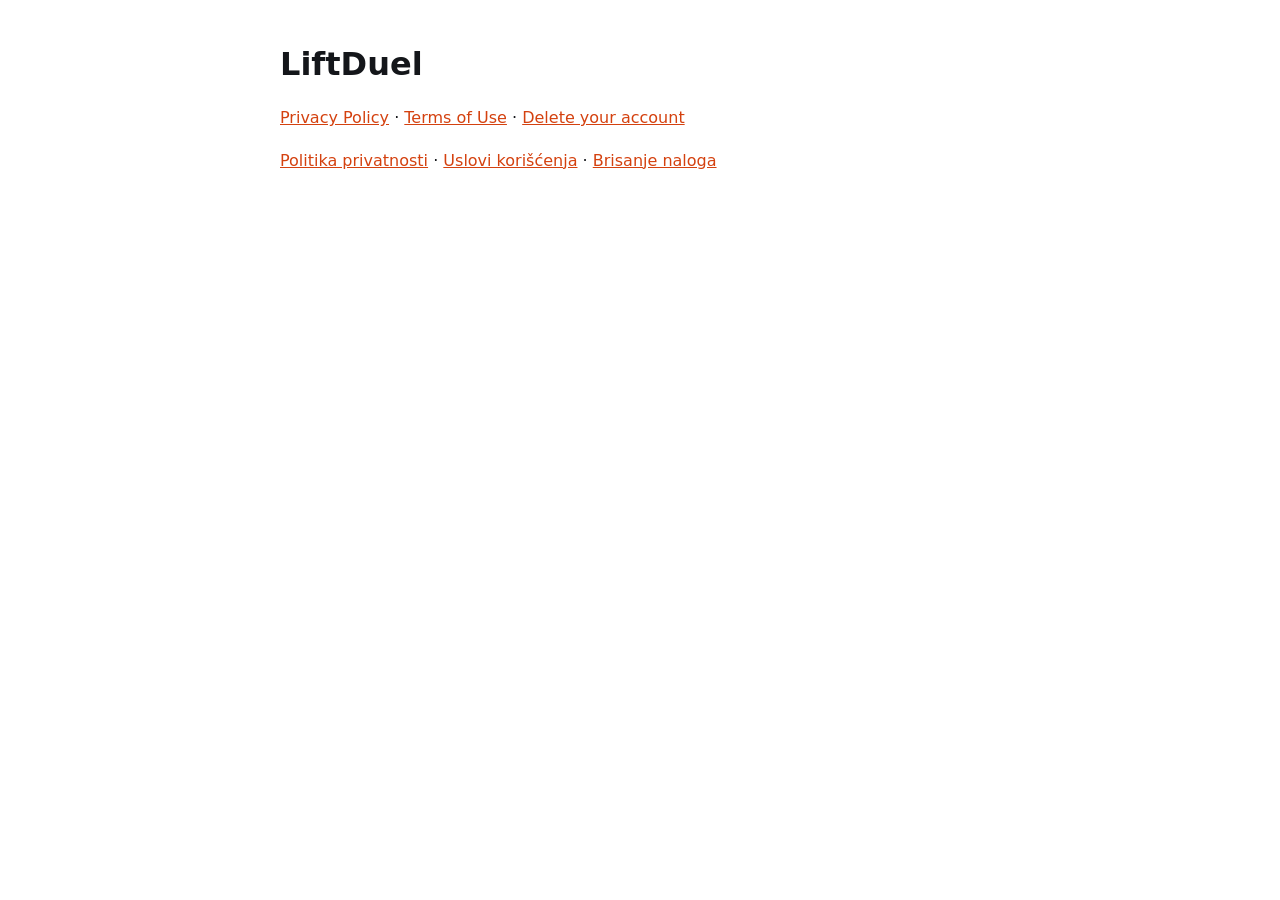
==== index.html @ b22fc53e "Privacy Policy, Terms of Use and account deletion page" ====
<!doctype html><html lang="en"><head><meta charset="utf-8"><meta name="viewport" content="width=device-width,initial-scale=1"><title>LiftDuel legal</title><link rel="stylesheet" href="style.css"></head><body><main>
<h1>LiftDuel</h1>
<p><a href="privacy.html">Privacy Policy</a> · <a href="terms.html">Terms of Use</a> · <a href="delete-account.html">Delete your account</a></p>
<p><a href="sr/privacy.html">Politika privatnosti</a> · <a href="sr/terms.html">Uslovi korišćenja</a> · <a href="sr/delete-account.html">Brisanje naloga</a></p>
</main></body></html>
---- style.css ----
:root{color-scheme:light dark;--bg:#fff;--fg:#14161a;--muted:#5b6270;--accent:#d4410f;--line:#e4e6ea}
@media(prefers-color-scheme:dark){:root{--bg:#0f1114;--fg:#eceef1;--muted:#9aa1ad;--accent:#ff7a45;--line:#272b32}}
body{margin:0;background:var(--bg);color:var(--fg);font:16px/1.65 -apple-system,system-ui,Segoe UI,Roboto,sans-serif}
main{max-width:720px;margin:0 auto;padding:24px 16px 64px}
h1{font-size:2rem;line-height:1.2}h2{margin-top:2rem;font-size:1.25rem;border-top:1px solid var(--line);padding-top:1.2rem}
a{color:var(--accent)}.meta,.lang{color:var(--muted);font-size:.9rem}
table{border-collapse:collapse;width:100%;font-size:.92rem}td,th{border:1px solid var(--line);padding:6px 8px;text-align:left;vertical-align:top}
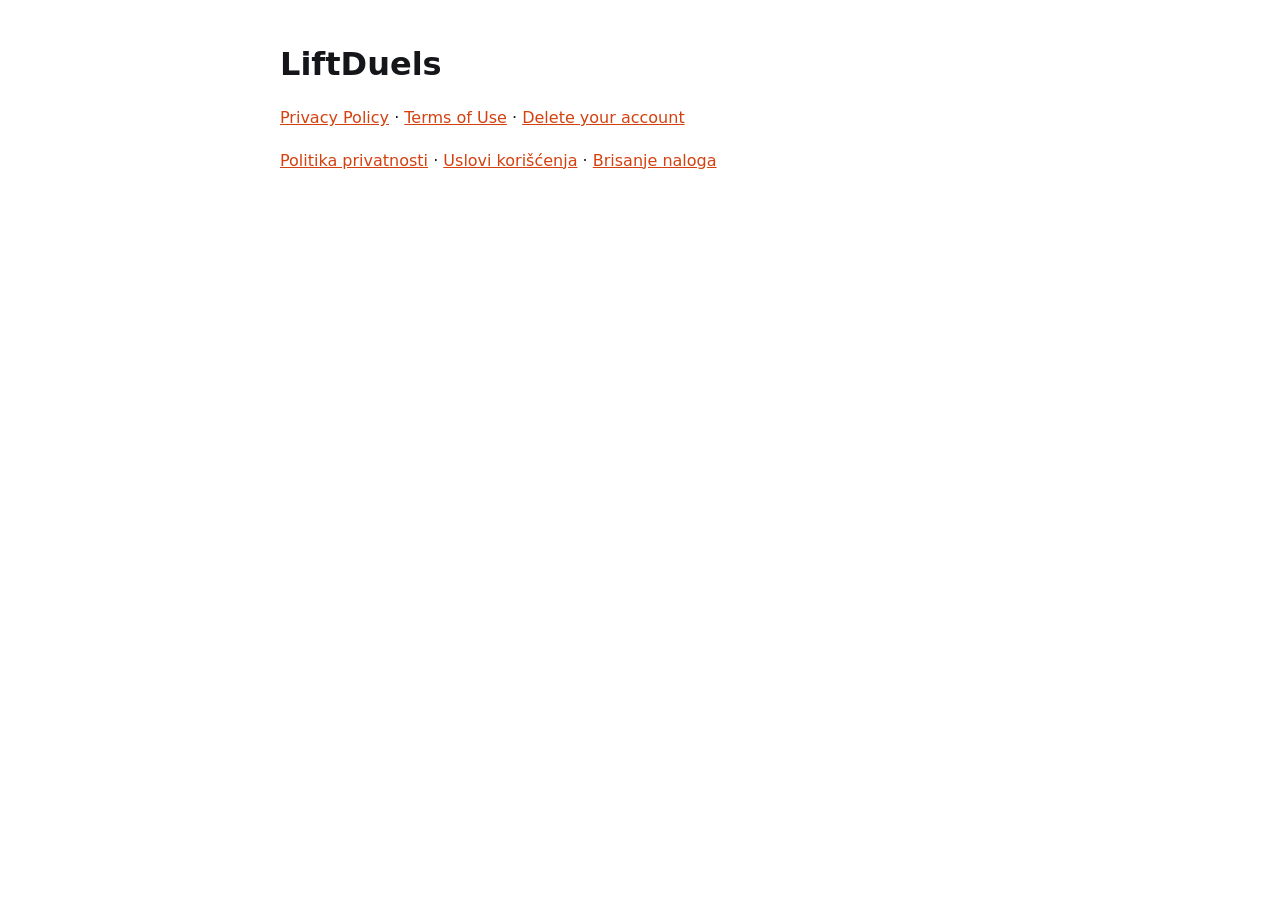
==== commit 451e9475: "Use the store name LiftDuels" ====
--- a/index.html
+++ b/index.html
@@ -1,5 +1,5 @@
-<!doctype html><html lang="en"><head><meta charset="utf-8"><meta name="viewport" content="width=device-width,initial-scale=1"><title>LiftDuel legal</title><link rel="stylesheet" href="style.css"></head><body><main>
-<h1>LiftDuel</h1>
+<!doctype html><html lang="en"><head><meta charset="utf-8"><meta name="viewport" content="width=device-width,initial-scale=1"><title>LiftDuels legal</title><link rel="stylesheet" href="style.css"></head><body><main>
+<h1>LiftDuels</h1>
 <p><a href="privacy.html">Privacy Policy</a> · <a href="terms.html">Terms of Use</a> · <a href="delete-account.html">Delete your account</a></p>
 <p><a href="sr/privacy.html">Politika privatnosti</a> · <a href="sr/terms.html">Uslovi korišćenja</a> · <a href="sr/delete-account.html">Brisanje naloga</a></p>
 </main></body></html>
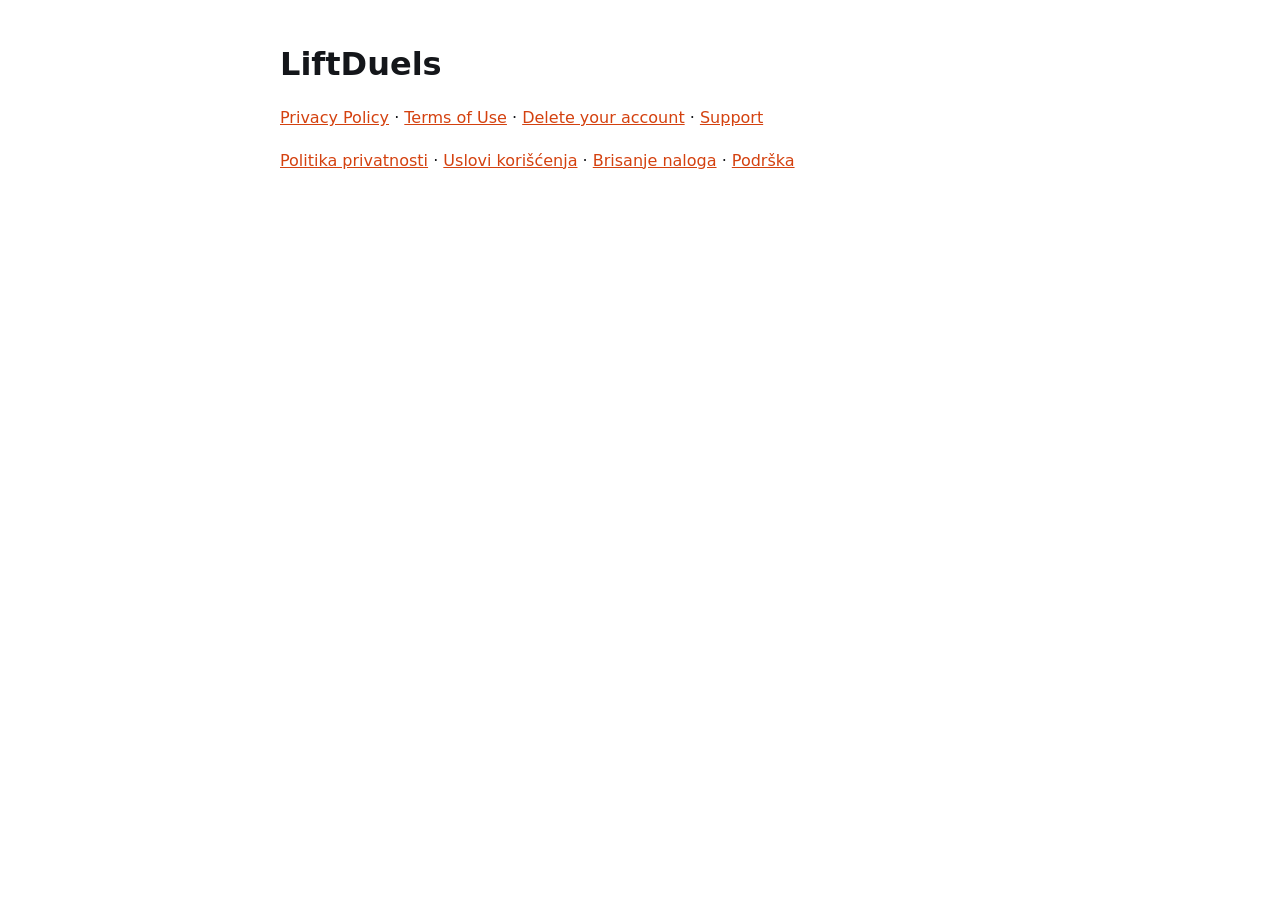
==== commit 0e924e08: "docs: support page (EN/SR) for the store listings Co-Authored-By: Claude Sonnet 5.5 <noreply@anthrop" ====
--- a/index.html
+++ b/index.html
@@ -1,5 +1,5 @@
 <!doctype html><html lang="en"><head><meta charset="utf-8"><meta name="viewport" content="width=device-width,initial-scale=1"><title>LiftDuels legal</title><link rel="stylesheet" href="style.css"></head><body><main>
 <h1>LiftDuels</h1>
-<p><a href="privacy.html">Privacy Policy</a> · <a href="terms.html">Terms of Use</a> · <a href="delete-account.html">Delete your account</a></p>
-<p><a href="sr/privacy.html">Politika privatnosti</a> · <a href="sr/terms.html">Uslovi korišćenja</a> · <a href="sr/delete-account.html">Brisanje naloga</a></p>
+<p><a href="privacy.html">Privacy Policy</a> · <a href="terms.html">Terms of Use</a> · <a href="delete-account.html">Delete your account</a> · <a href="support.html">Support</a></p>
+<p><a href="sr/privacy.html">Politika privatnosti</a> · <a href="sr/terms.html">Uslovi korišćenja</a> · <a href="sr/delete-account.html">Brisanje naloga</a> · <a href="sr/support.html">Podrška</a></p>
 </main></body></html>
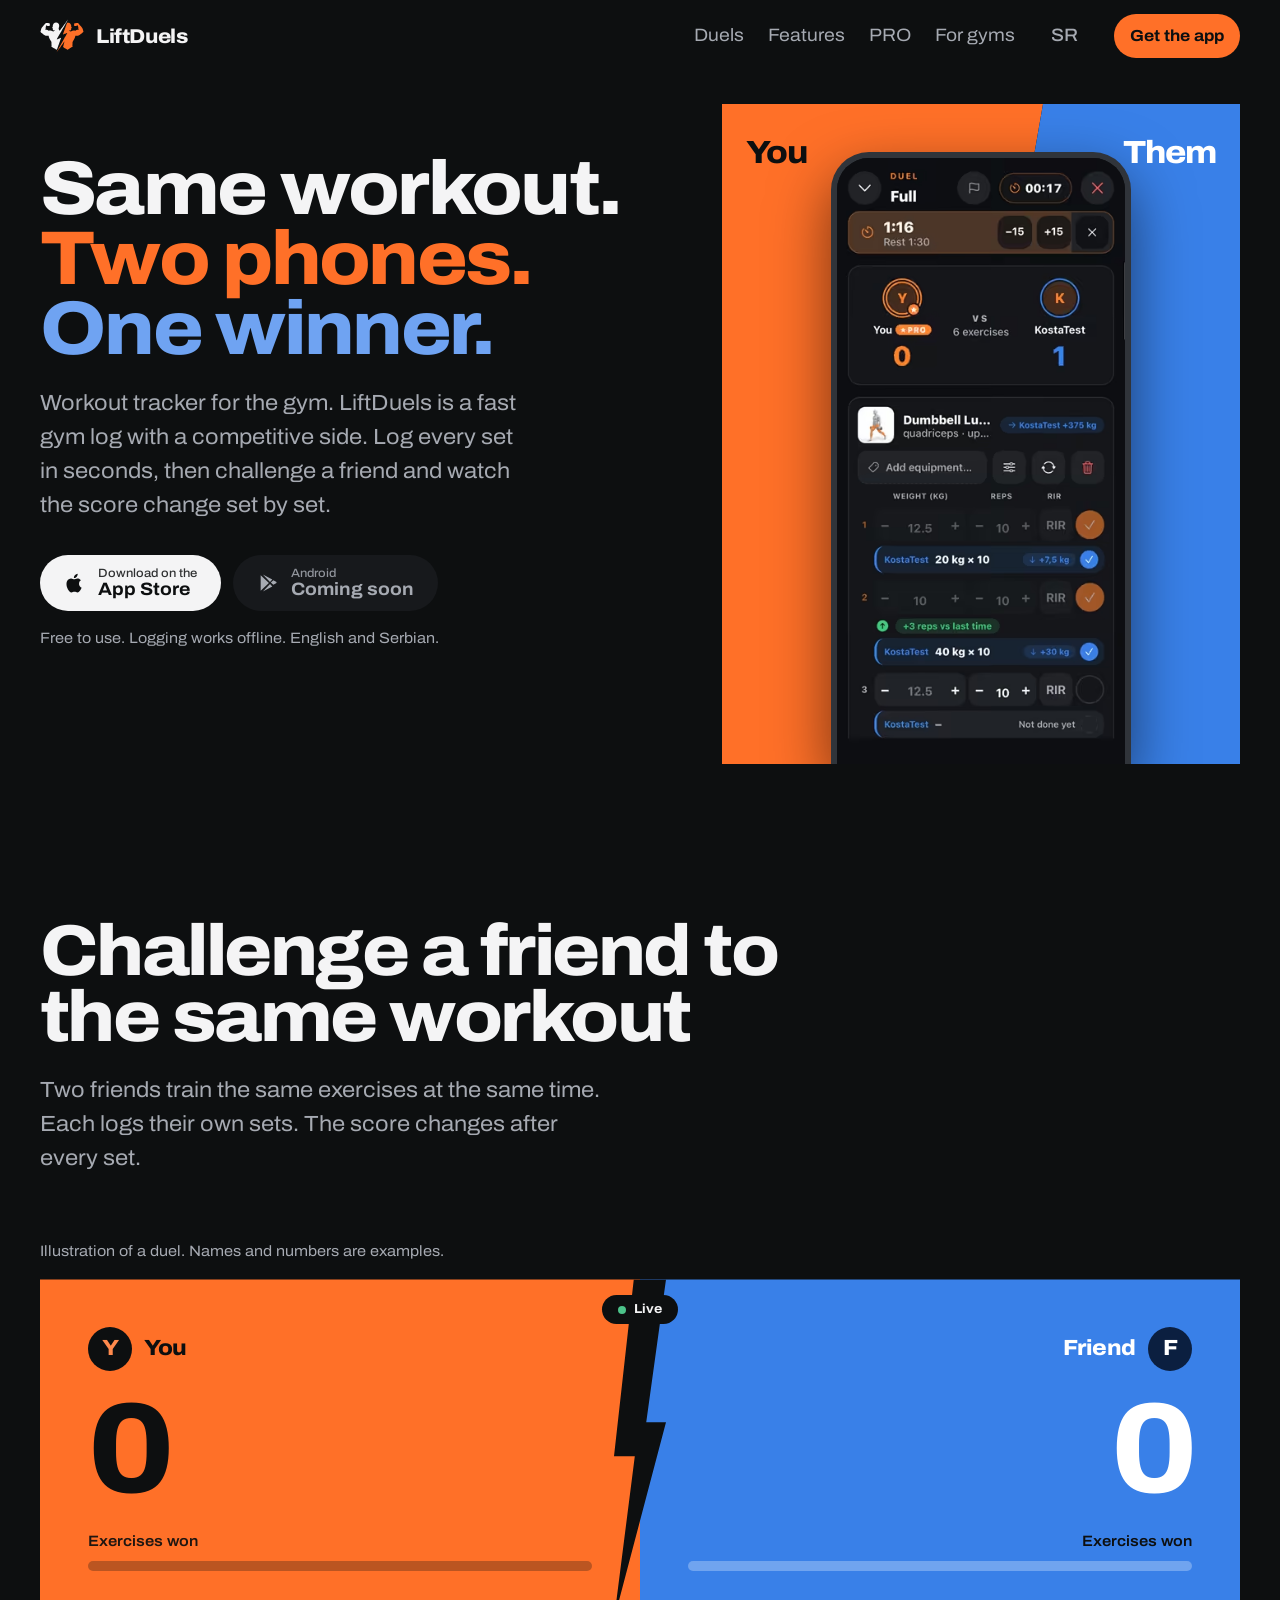
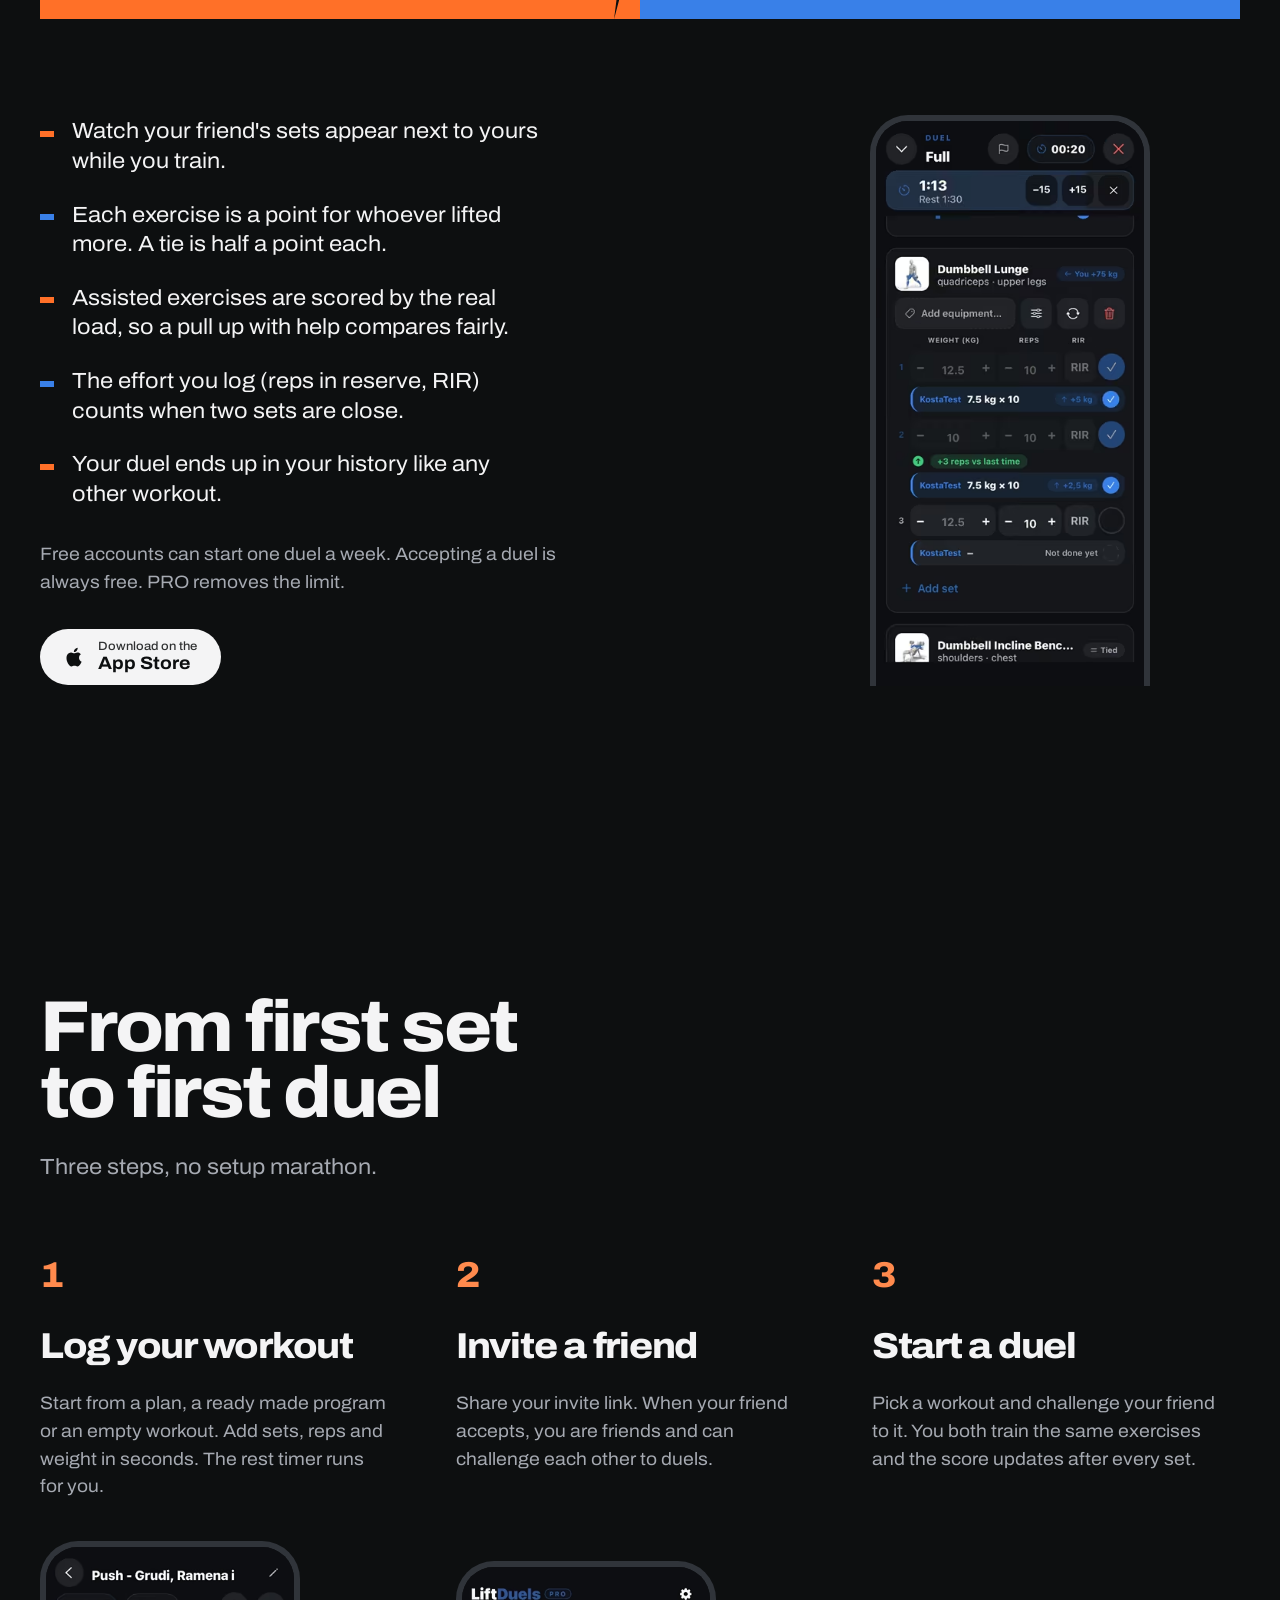
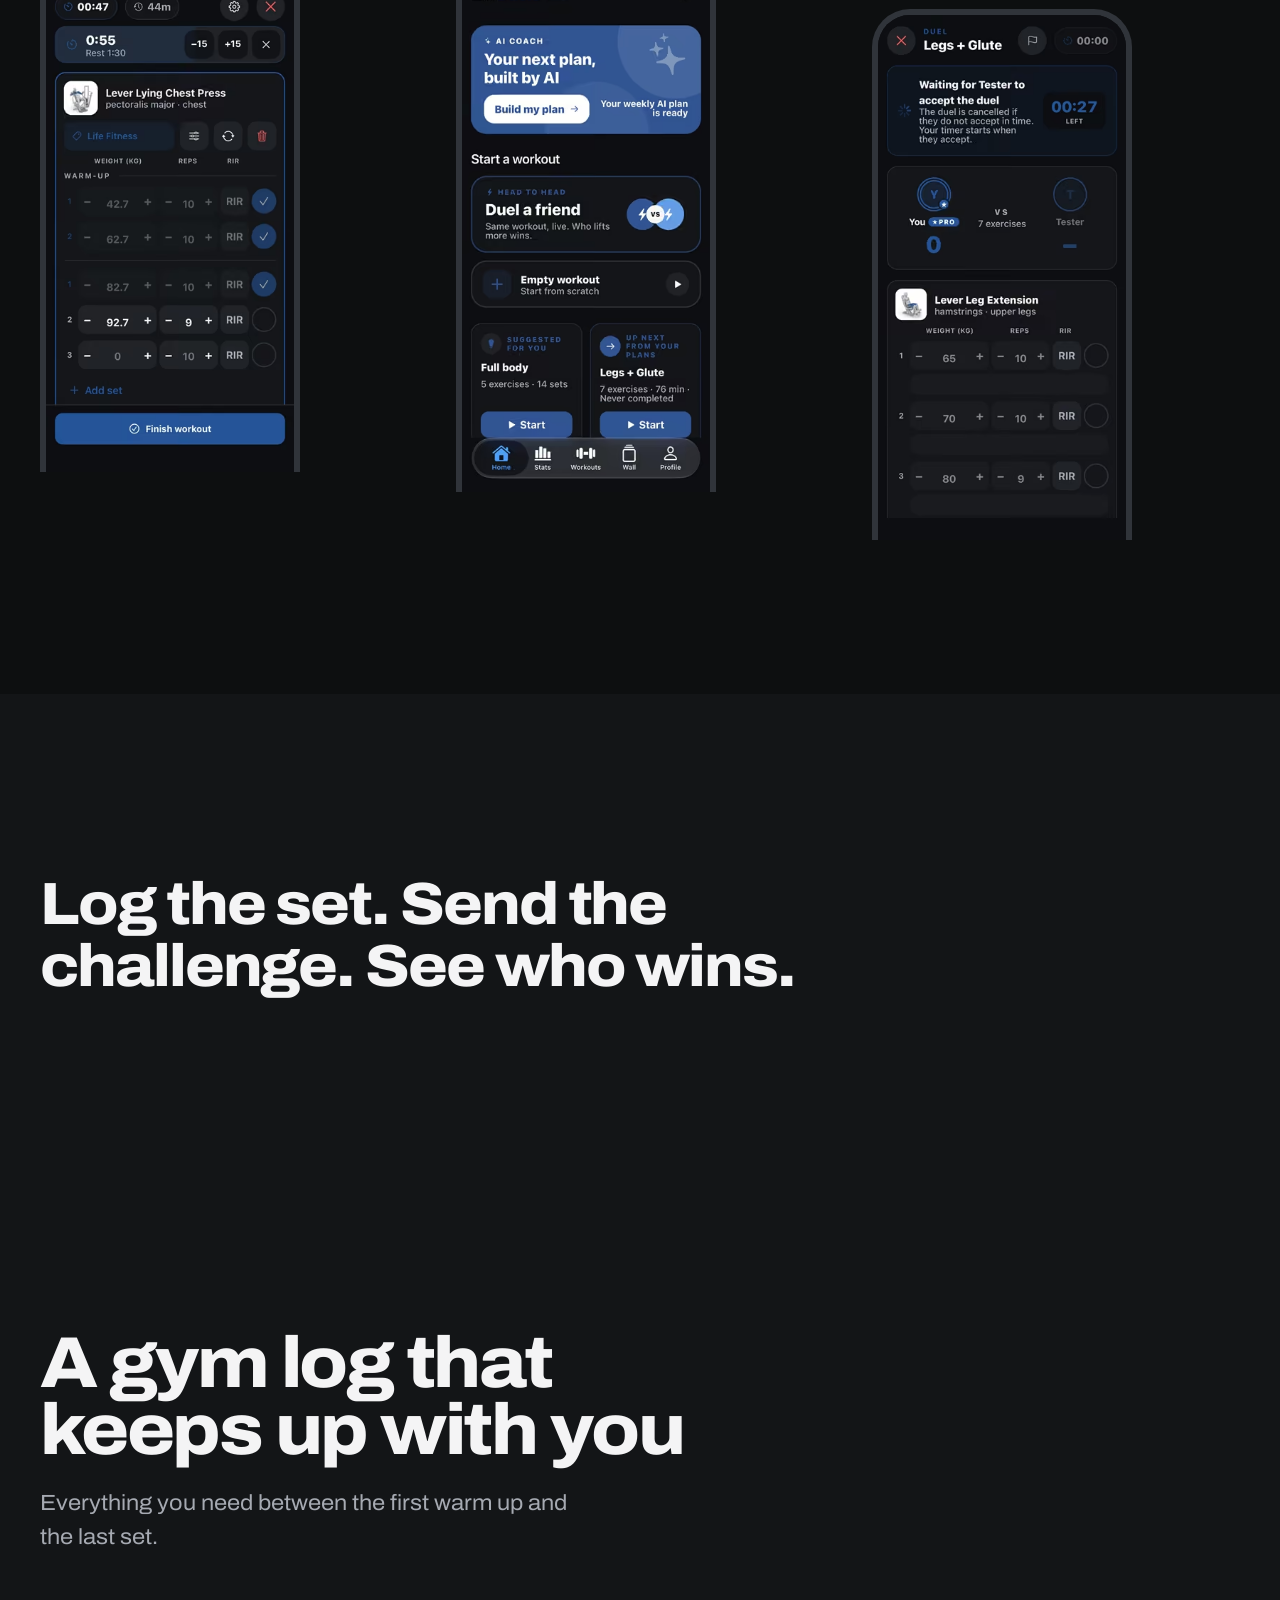
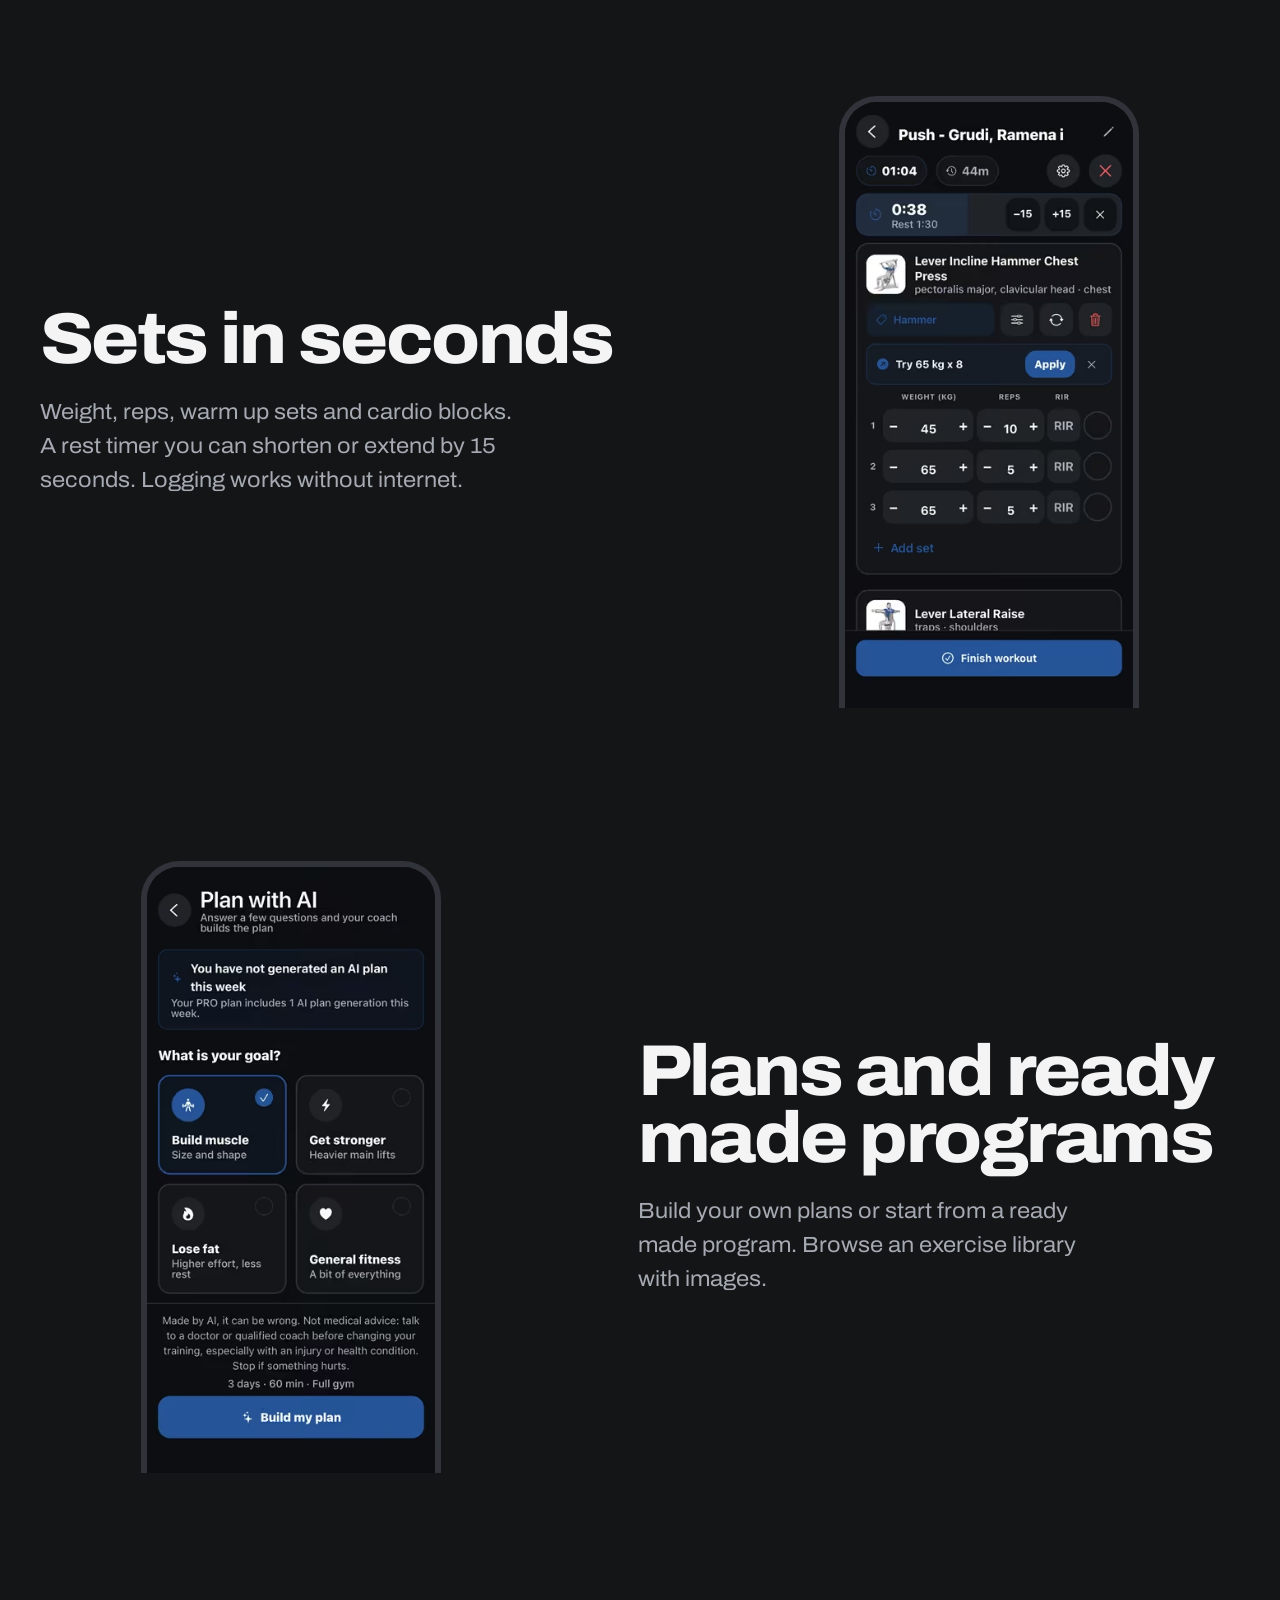
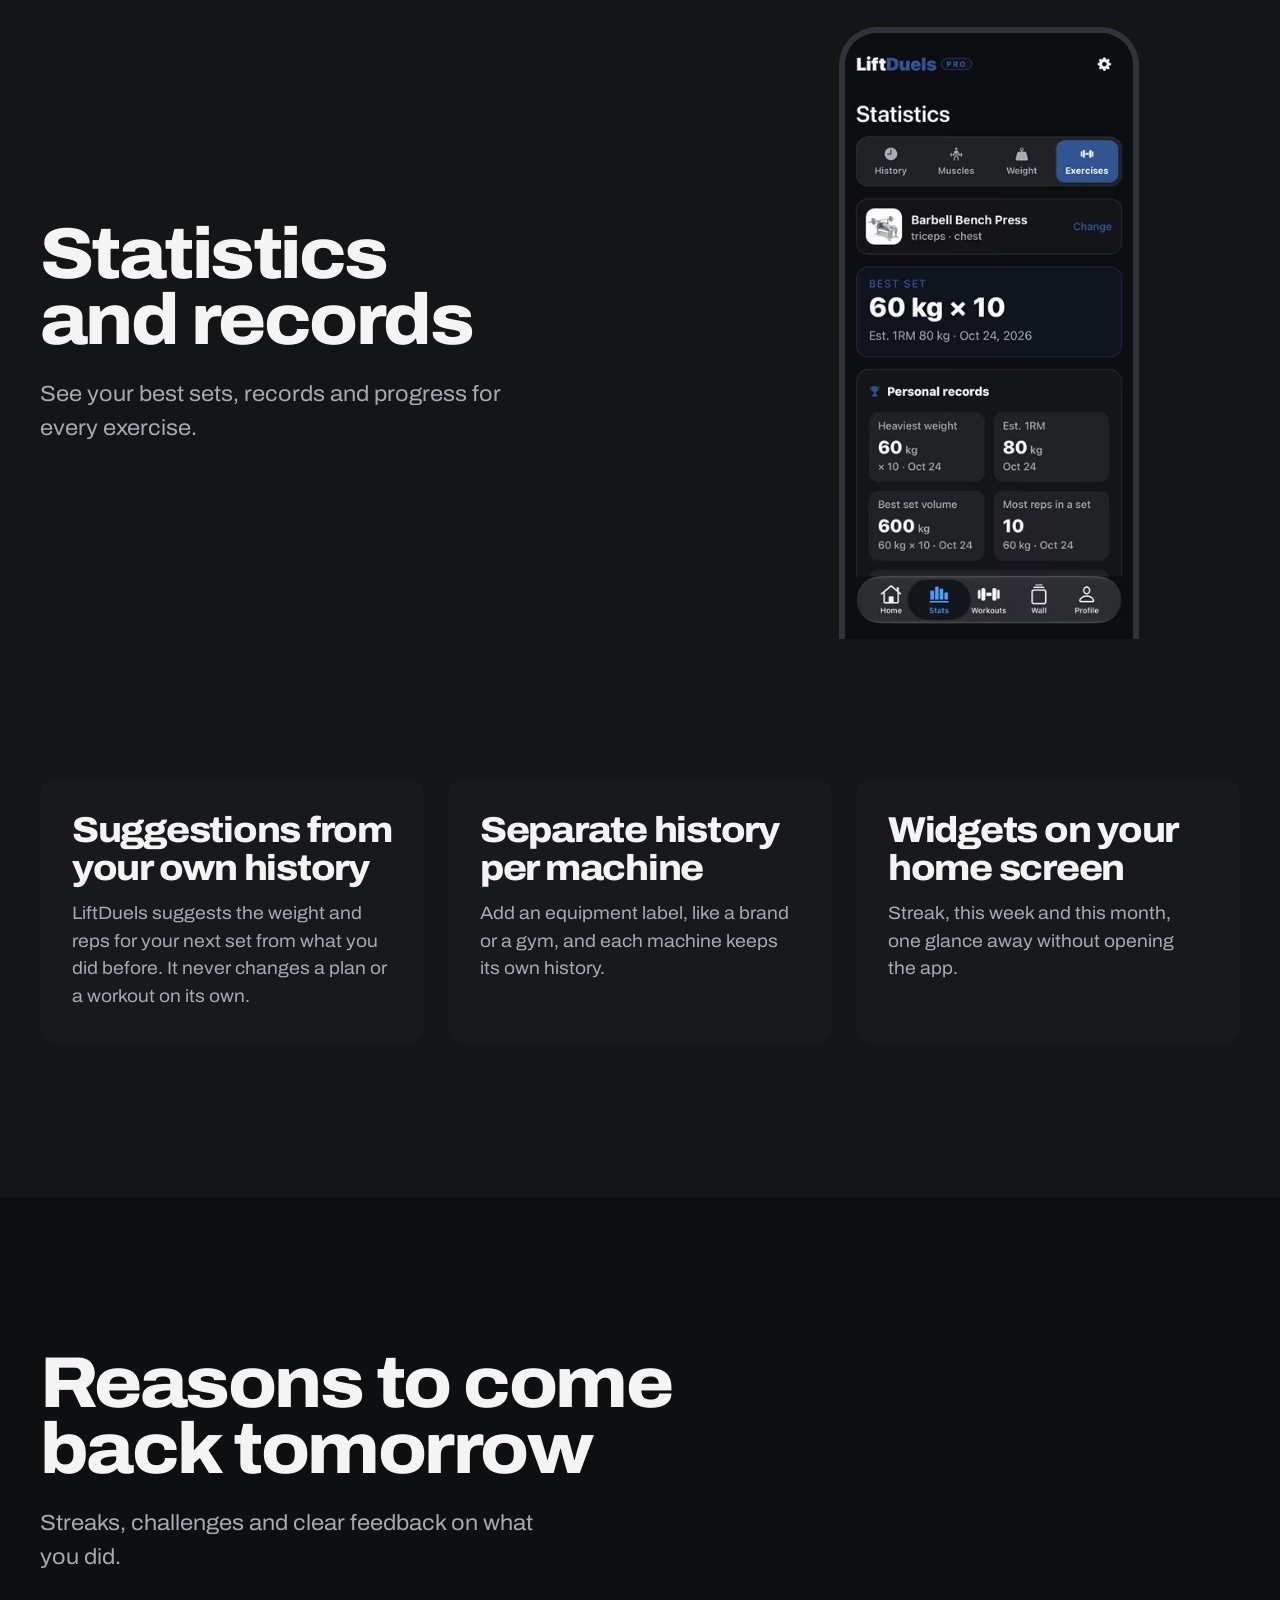
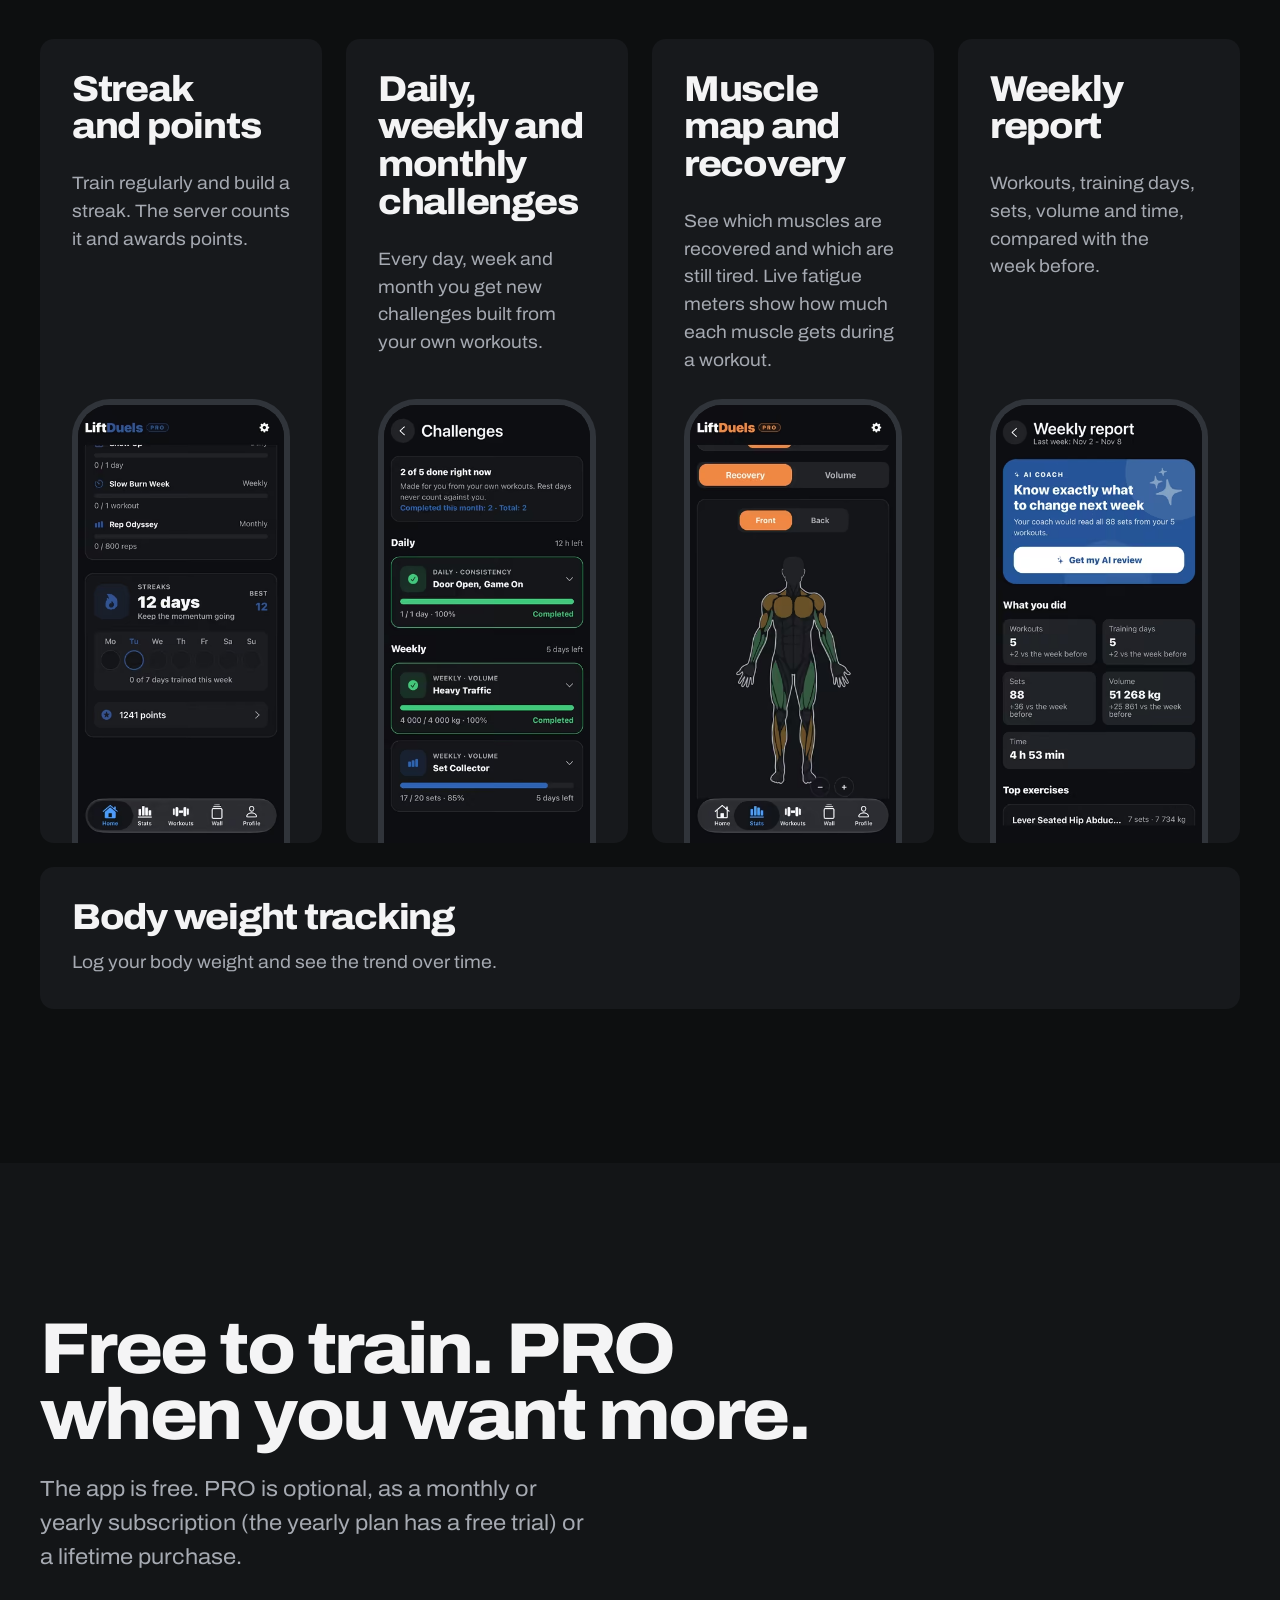
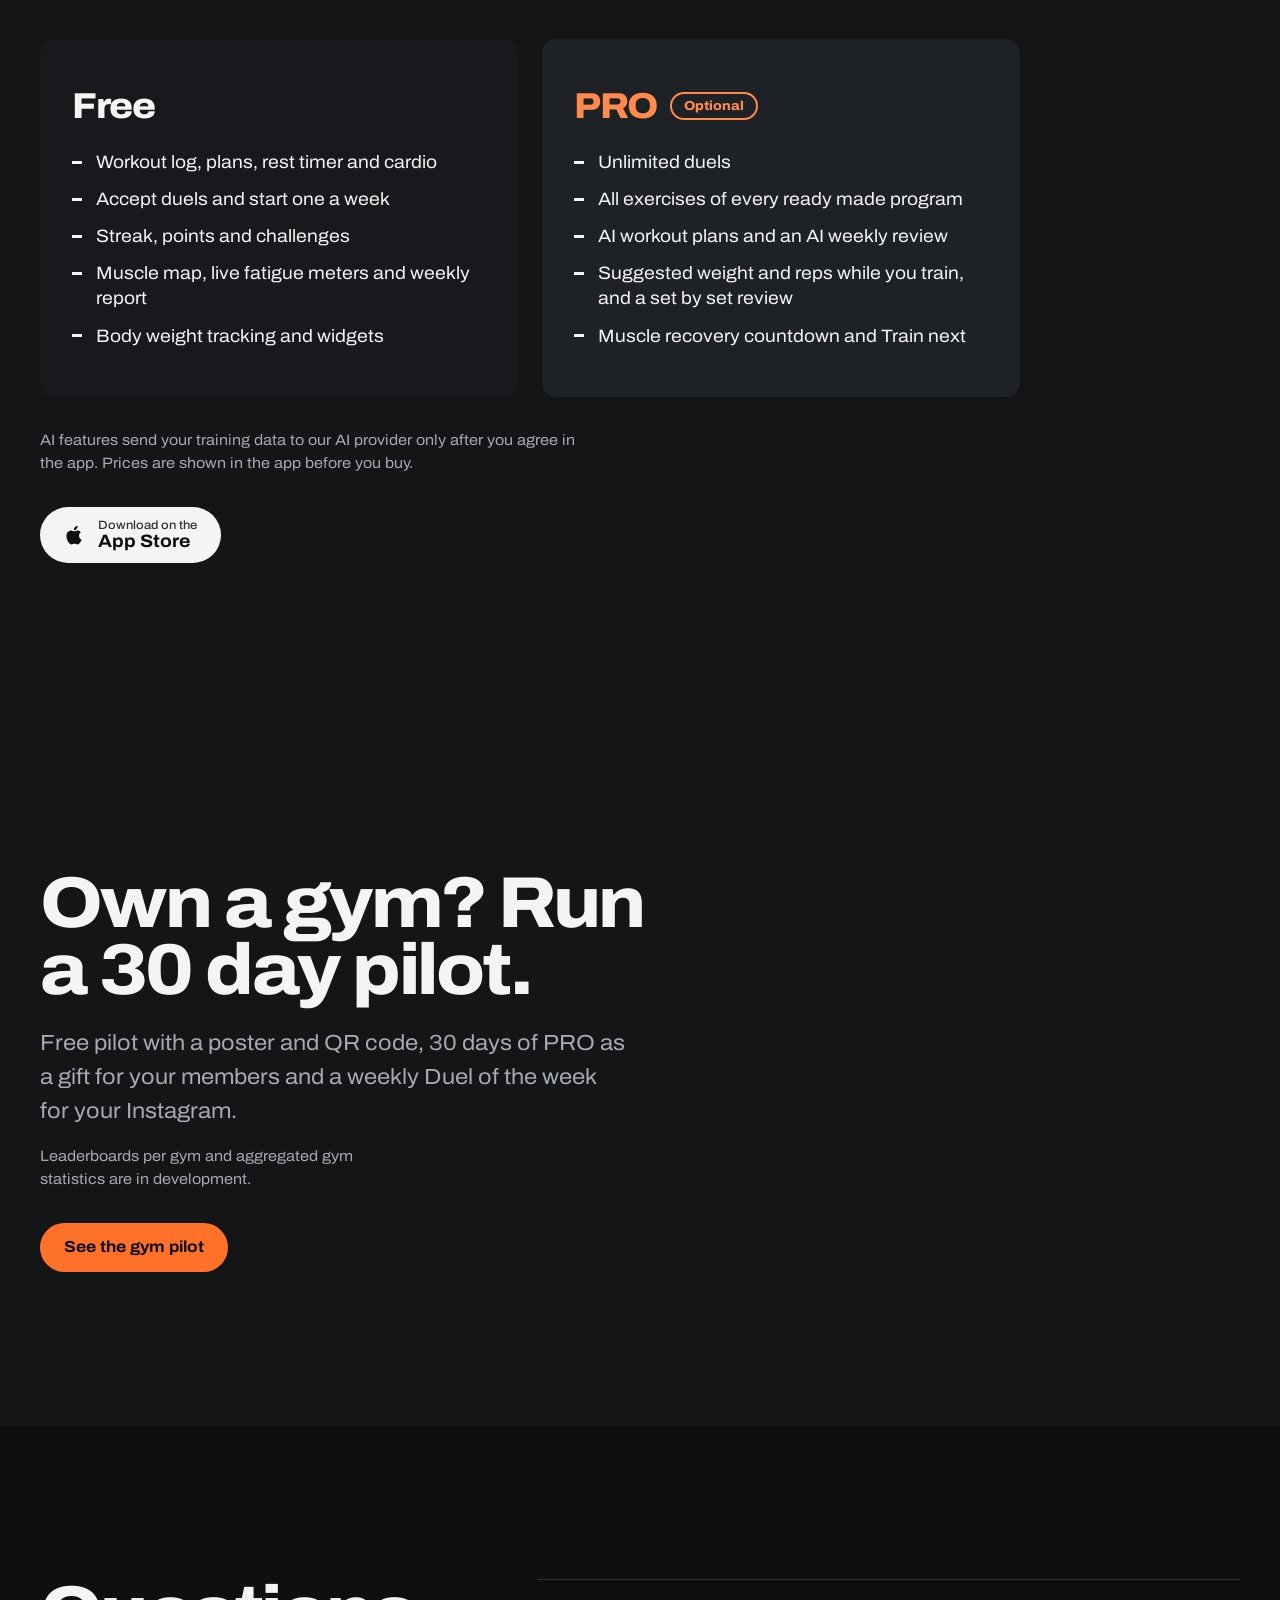
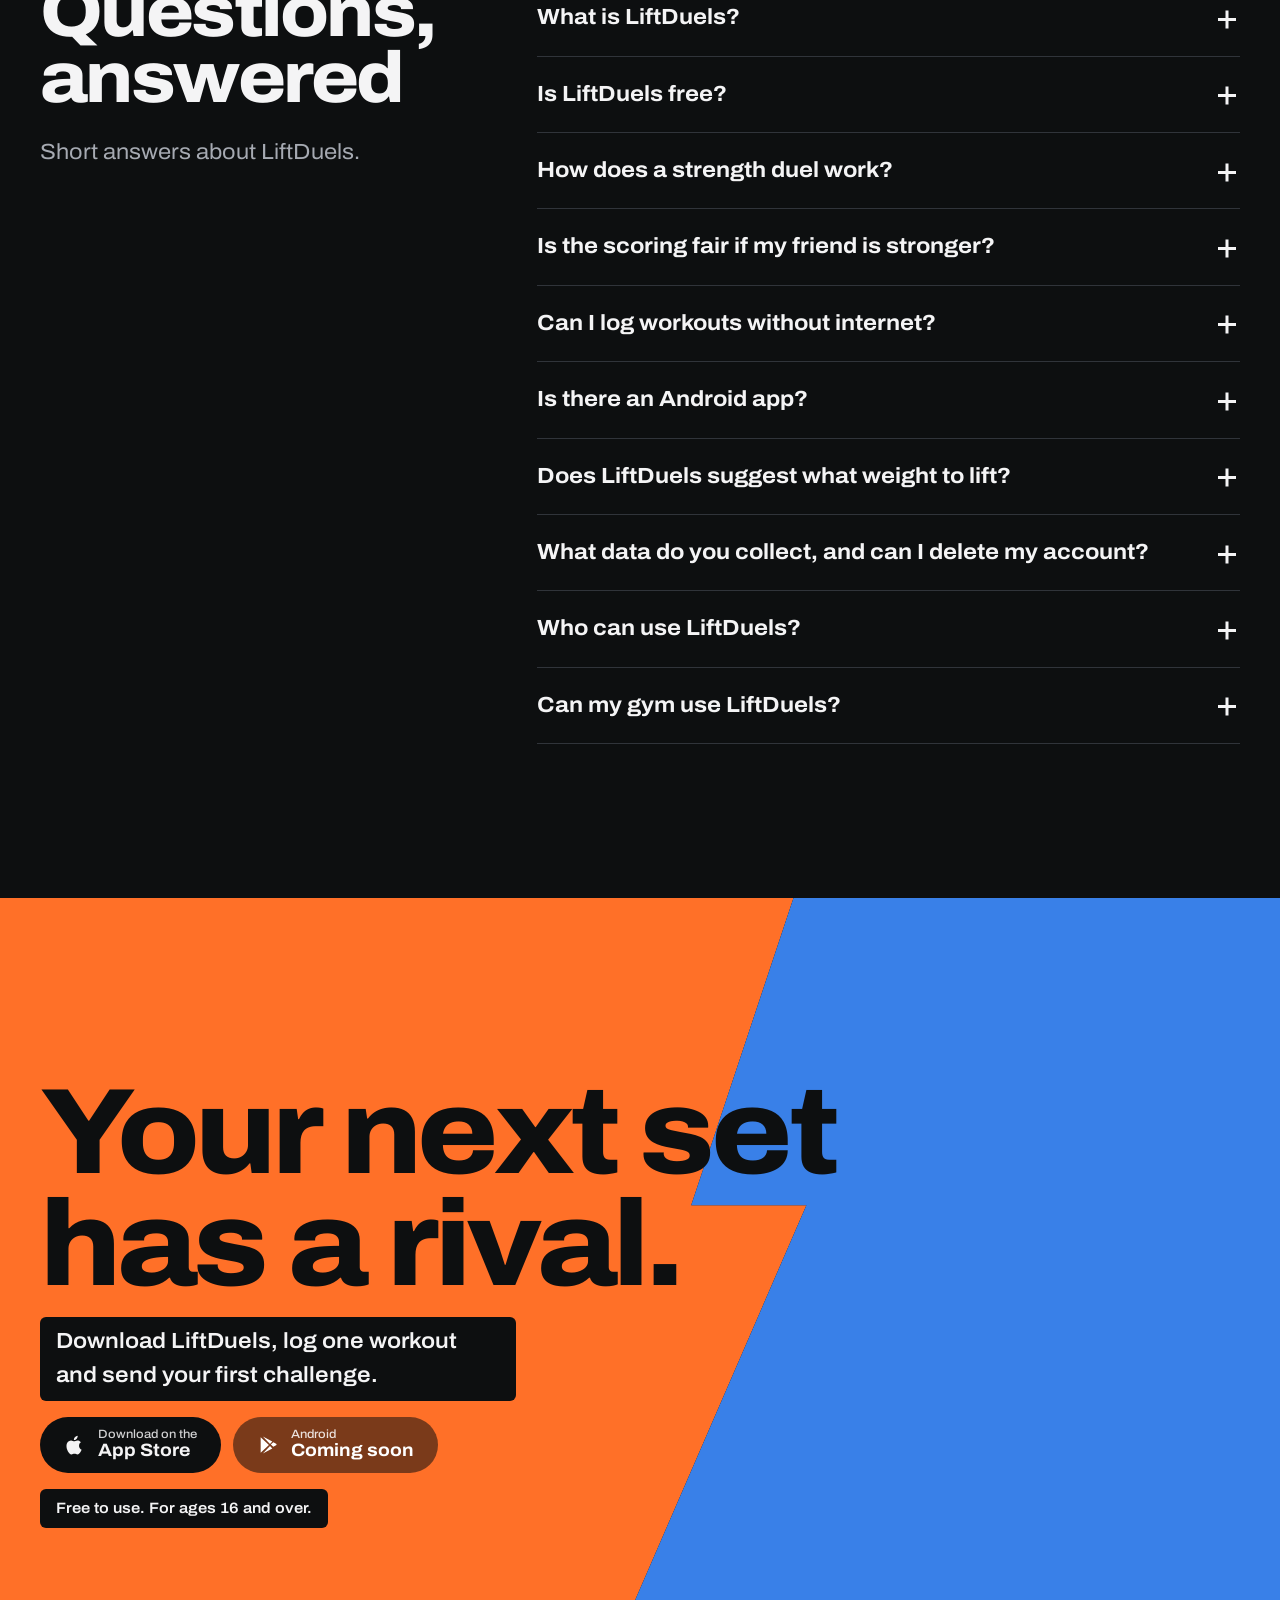
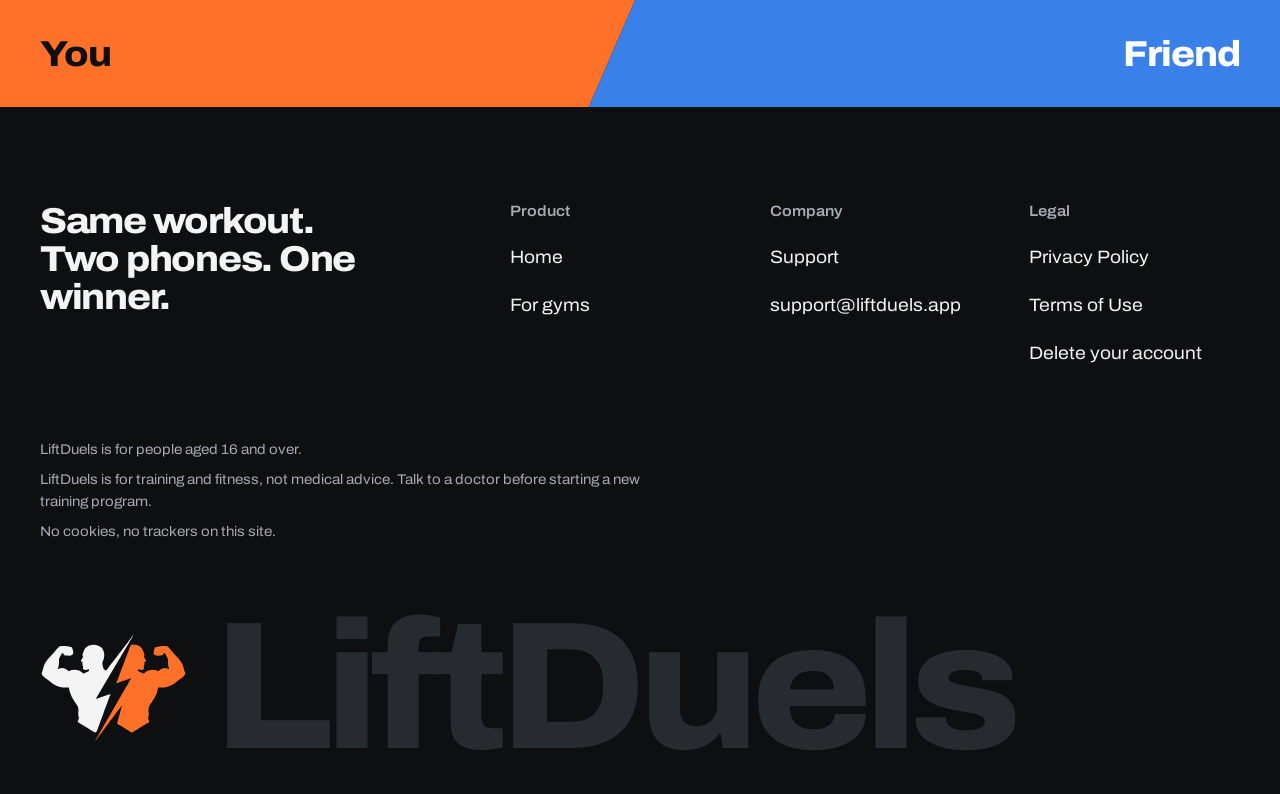
==== commit 222b6ccc: "feat(site): marketing landing page and gym presentation, EN and SR, with SEO (LDK-94) Static pages b" ====
--- a/index.html
+++ b/index.html
@@ -1,5 +1,83 @@
-<!doctype html><html lang="en"><head><meta charset="utf-8"><meta name="viewport" content="width=device-width,initial-scale=1"><title>LiftDuels legal</title><link rel="stylesheet" href="style.css"></head><body><main>
-<h1>LiftDuels</h1>
-<p><a href="privacy.html">Privacy Policy</a> · <a href="terms.html">Terms of Use</a> · <a href="delete-account.html">Delete your account</a> · <a href="support.html">Support</a></p>
-<p><a href="sr/privacy.html">Politika privatnosti</a> · <a href="sr/terms.html">Uslovi korišćenja</a> · <a href="sr/delete-account.html">Brisanje naloga</a> · <a href="sr/support.html">Podrška</a></p>
-</main></body></html>
+<!doctype html>
+<html lang="en">
+<head>
+<meta charset="utf-8">
+<meta name="viewport" content="width=device-width,initial-scale=1">
+<title>LiftDuels: Workout Tracker and Strength Duels</title>
+<meta name="description" content="A fast gym log you can use offline. Log sets in seconds, then challenge a friend to a strength duel and watch the score change set by set.">
+<link rel="canonical" href="https://liftduels.app/">
+<link rel="alternate" hreflang="en" href="https://liftduels.app/">
+<link rel="alternate" hreflang="sr" href="https://liftduels.app/sr/">
+<link rel="alternate" hreflang="x-default" href="https://liftduels.app/">
+<meta name="robots" content="index,follow,max-image-preview:large">
+<meta name="color-scheme" content="dark">
+<meta name="theme-color" content="#0D0F10">
+<meta name="apple-itunes-app" content="app-id=6825331857">
+<meta property="og:type" content="website">
+<meta property="og:site_name" content="LiftDuels">
+<meta property="og:url" content="https://liftduels.app/">
+<meta property="og:title" content="LiftDuels: log your workout, challenge a friend">
+<meta property="og:description" content="Same workout. Two phones. One winner. A fast gym log with live strength duels, streaks, challenges and a muscle recovery map.">
+<meta property="og:image" content="https://liftduels.app/assets/og-landing-en.jpg">
+<meta property="og:image:width" content="1200">
+<meta property="og:image:height" content="630">
+<meta property="og:image:alt" content="LiftDuels: workout tracker with strength duels">
+<meta property="og:locale" content="en_US">
+<meta property="og:locale:alternate" content="sr_RS">
+<meta name="twitter:card" content="summary_large_image">
+<meta name="twitter:title" content="LiftDuels: workout tracker with strength duels">
+<meta name="twitter:description" content="Log every set in seconds. Challenge a friend to the same workout and see who wins.">
+<meta name="twitter:image" content="https://liftduels.app/assets/og-landing-en.jpg">
+<link rel="icon" href="/assets/favicon.svg" type="image/svg+xml">
+<link rel="icon" href="/assets/favicon-32.png" sizes="32x32" type="image/png">
+<link rel="apple-touch-icon" href="/assets/apple-touch-icon.png">
+<link rel="manifest" href="/assets/site.webmanifest">
+<link rel="preload" href="/fonts/archivo-var.woff2" as="font" type="font/woff2" crossorigin>
+<link rel="preload" as="image" type="image/avif" href="/assets/img/active-duel-540.avif" imagesrcset="/assets/img/active-duel-360.avif 360w, /assets/img/active-duel-540.avif 540w, /assets/img/active-duel-720.avif 720w" imagesizes="300px">
+<link rel="stylesheet" href="/css/site.css">
+<script>document.documentElement.className+=' js'</script>
+<script type="application/ld+json">{"@context":"https://schema.org","@type":"Organization","@id":"https://liftduels.app/#org","name":"LiftDuels","url":"https://liftduels.app/","logo":"https://liftduels.app/assets/icon-512.png","contactPoint":[{"@type":"ContactPoint","contactType":"customer support","email":"support@liftduels.app","availableLanguage":["en","sr"]}]}</script>
+<script type="application/ld+json">{"@context":"https://schema.org","@type":"WebSite","@id":"https://liftduels.app/#website","name":"LiftDuels","url":"https://liftduels.app/","inLanguage":"en","publisher":{"@id":"https://liftduels.app/#org"}}</script>
+<script type="application/ld+json">{"@context":"https://schema.org","@type":"MobileApplication","@id":"https://liftduels.app/#app","name":"LiftDuels","url":"https://liftduels.app/","description":"A fast gym log you can use offline. Log sets in seconds, then challenge a friend to a strength duel and watch the score change set by set.","applicationCategory":"HealthApplication","applicationSubCategory":"Fitness","operatingSystem":"iOS","downloadUrl":"https://apps.apple.com/app/id6825331857","installUrl":"https://apps.apple.com/app/id6825331857","inLanguage":["en","sr"],"isAccessibleForFree":true,"offers":{"@type":"Offer","price":"0","priceCurrency":"USD","availability":"https://schema.org/InStock","description":"Free to download. Optional in app purchases (LiftDuels PRO)."},"audience":{"@type":"PeopleAudience","suggestedMinAge":16},"publisher":{"@id":"https://liftduels.app/#org"},"image":"https://liftduels.app/assets/og-landing-en.jpg"}</script>
+<script type="application/ld+json">{"@context":"https://schema.org","@type":"FAQPage","@id":"https://liftduels.app/#faq","inLanguage":"en","mainEntity":[{"@type":"Question","name":"What is LiftDuels?","acceptedAnswer":{"@type":"Answer","text":"LiftDuels is a workout tracker app for the gym. You log sets, reps and weight, follow your progress and challenge friends to strength duels where you both do the same workout and the score updates set by set. It is available on iOS, and an Android version is coming soon."}},{"@type":"Question","name":"Is LiftDuels free?","acceptedAnswer":{"@type":"Answer","text":"Yes, the app is free to download and use. LiftDuels PRO is optional and adds things like unlimited duels, AI workout plans and all ready made programs. PRO is available as a monthly or yearly subscription, with a free trial on the yearly plan, or as a lifetime purchase. Prices are shown in the app before you buy."}},{"@type":"Question","name":"How does a strength duel work?","acceptedAnswer":{"@type":"Answer","text":"You choose a workout and challenge a friend. When they accept, you both train the same exercises at the same time and log your own sets. Each exercise goes to whoever lifted more, and the duel score changes after every set. At the end you compare results."}},{"@type":"Question","name":"Is the scoring fair if my friend is stronger?","acceptedAnswer":{"@type":"Answer","text":"Duels compare what each person actually lifted in the same workout, so a stronger friend usually wins: there is no handicap. Assisted exercises are scored by the real load, and the effort you log (reps in reserve) decides when two sets are close. Duels are for fun and points only, there are no prizes."}},{"@type":"Question","name":"Can I log workouts without internet?","acceptedAnswer":{"@type":"Answer","text":"Yes. Logging a workout works offline. Features that need other people or the server, such as duels, the Wall and AI, need a connection."}},{"@type":"Question","name":"Is there an Android app?","acceptedAnswer":{"@type":"Answer","text":"Not yet. The Android app is in closed testing and is coming soon. We have no release date to share. The iOS app is on the App Store now."}},{"@type":"Question","name":"Does LiftDuels suggest what weight to lift?","acceptedAnswer":{"@type":"Answer","text":"Yes. It suggests weight and reps from your own history. Suggestions are only advice: they never change a plan or a workout by themselves. LiftDuels is for training and fitness, not medical advice."}},{"@type":"Question","name":"What data do you collect, and can I delete my account?","acceptedAnswer":{"@type":"Answer","text":"Analytics start only if you agree. AI features send data to our AI provider only after you agree in the app. You can delete your account and your data inside the app, in Settings, Account. Read the Privacy Policy for details."}},{"@type":"Question","name":"Who can use LiftDuels?","acceptedAnswer":{"@type":"Answer","text":"LiftDuels is for people aged 16 and over."}},{"@type":"Question","name":"Can my gym use LiftDuels?","acceptedAnswer":{"@type":"Answer","text":"Yes. We offer gyms a free 30 day pilot. See the gym page, or email support@liftduels.app."}}]}</script>
+</head>
+<body>
+<a class="skip" href="#main">Skip to content</a>
+<header class="wrap nav"><a class="brand" href="/" aria-label="LiftDuels"><img class="" src="/assets/liftduel-mark.svg" width="44" height="28" alt="">LiftDuels</a>
+<nav class="nav__r" aria-label="Main">
+<a class="l" href="#duels">Duels</a><a class="l" href="#features">Features</a><a class="l" href="#pro">PRO</a><a class="l" href="/gyms/">For gyms</a>
+<a class="lang" href="/sr/" hreflang="sr-Latn" lang="sr-Latn" aria-label="Srpski">SR</a>
+<a class="btn" href="https://apps.apple.com/app/id6825331857" rel="noopener">Get the app</a></nav></header>
+<main id="main">
+<section class="hero"><div class="wrap hero__grid"><div class="hero__txt">
+<h1><span>Same workout.</span> <span class="you">Two phones.</span> <span class="them">One winner.</span></h1>
+<p class="hero__lead">Workout tracker for the gym. LiftDuels is a fast gym log with a competitive side. Log every set in seconds, then challenge a friend and watch the score change set by set.</p><div class="hero__cta"><a class="store store--ios" href="https://apps.apple.com/app/id6825331857" rel="noopener"><svg viewBox="0 0 24 24" fill="currentColor" aria-hidden="true"><path d="M16.4 12.7c0-2.4 2-3.5 2.1-3.6-1.2-1.700-3-1.900-3.600-2-1.500-.2-3 .9-3.800.9s-2-.9-3.300-.9C6 7.100 4.500 8.100 3.600 9.600c-1.800 3.100-.5 7.700 1.300 10.200.9 1.200 1.900 2.600 3.200 2.500 1.300-.1 1.800-.8 3.300-.8s2 .8 3.300.8 2.200-1.200 3.100-2.400c1-1.400 1.400-2.800 1.400-2.900-.1 0-2.800-1.100-2.800-4.300zM13.900 5.200c.7-.9 1.200-2 1-3.200-1 .1-2.300.7-3 1.600-.7.700-1.200 1.900-1.100 3 1.200.1 2.300-.5 3.100-1.400z"/></svg><span><small>Download on the</small>App Store</span></a><span class="store store--and" aria-disabled="true"><svg viewBox="0 0 24 24" fill="currentColor" aria-hidden="true"><path d="M4 3.500v17l9-8.500zM14.200 13.200l2.500 2.500-10.300 5.700zM14.200 10.800 6.400 2.600l10.300 5.700zM17.800 9l3 1.700c.7.400.7 1.200 0 1.600l-3 1.700-2.700-2.500z"/></svg><span><small>Android</small>Coming soon</span></span></div><p class="muted" style="margin-top:var(--s-4);font-size:.9375rem">Free to use. Logging works offline. English and Serbian.</p></div>
+<div class="stage"><div class="stage__you" aria-hidden="true"></div><div class="stage__them" aria-hidden="true"></div>
+<span class="stage__tag stage__tag--you" aria-hidden="true">You</span><span class="stage__tag stage__tag--them" aria-hidden="true">Them</span>
+<figure class="phone phone--float" style="--w:300;--ar:540/1102"><picture><source type="image/avif" srcset="/assets/img/active-duel-360.avif 360w, /assets/img/active-duel-540.avif 540w, /assets/img/active-duel-720.avif 720w" sizes="(max-width: 600px) 300px, 300px"><source type="image/webp" srcset="/assets/img/active-duel-360.webp 360w, /assets/img/active-duel-540.webp 540w, /assets/img/active-duel-720.webp 720w" sizes="(max-width: 600px) 300px, 300px"><img src="/assets/img/active-duel-540.webp" width="540" height="1102" alt="Live duel in LiftDuels: your sets next to your friend's sets, the running score and a rest timer." fetchpriority="high" decoding="async"></picture></figure></div></div></section>
+<section class="duels" id="duels"><div class="wrap"><div class="sec__head rv"><h2>Challenge a friend to the same workout</h2><p>Two friends train the same exercises at the same time. Each logs their own sets. The score changes after every set.</p></div>
+<div class="board rv"><div class="board__head"><p>Illustration of a duel. Names and numbers are examples.</p></div>
+<div class="duel duel-grid" role="group" aria-label="Example duel score. You 3, Friend 2."><div class="duel__side duel__side--you"><div class="duel__who"><span class="duel__badge" aria-hidden="true">Y</span>You</div><div class="duel__score num duel__score--you" aria-hidden="true"></div><div style="width:100%"><p class="duel__lift">Exercises won</p><div class="duel__bar" style="margin-top:8px"><i></i></div></div></div><div class="duel__side duel__side--them"><div class="duel__who"><span class="duel__badge" aria-hidden="true">F</span>Friend</div><div class="duel__score num duel__score--them" aria-hidden="true"></div><div style="width:100%"><p class="duel__lift">Exercises won</p><div class="duel__bar" style="margin-top:8px"><i></i></div></div></div><div class="seam" aria-hidden="true"></div><div class="duel__live" aria-hidden="true">Live</div></div></div>
+<div class="duels__grid"><div><ul class="duels__list"><li class="rv" style="--i:0">Watch your friend's sets appear next to yours while you train.</li><li class="rv" style="--i:1">Each exercise is a point for whoever lifted more. A tie is half a point each.</li><li class="rv" style="--i:2">Assisted exercises are scored by the real load, so a pull up with help compares fairly.</li><li class="rv" style="--i:3">The effort you log (reps in reserve, RIR) counts when two sets are close.</li><li class="rv" style="--i:4">Your duel ends up in your history like any other workout.</li></ul><p class="duels__note">Free accounts can start one duel a week. Accepting a duel is always free. PRO removes the limit.</p><div class="duels__cta"><a class="store store--ios" href="https://apps.apple.com/app/id6825331857" rel="noopener"><svg viewBox="0 0 24 24" fill="currentColor" aria-hidden="true"><path d="M16.4 12.7c0-2.4 2-3.5 2.1-3.6-1.2-1.700-3-1.900-3.600-2-1.500-.2-3 .9-3.800.9s-2-.9-3.300-.9C6 7.100 4.500 8.100 3.600 9.600c-1.800 3.100-.5 7.700 1.300 10.200.9 1.200 1.900 2.600 3.200 2.500 1.300-.1 1.800-.8 3.300-.8s2 .8 3.300.8 2.200-1.200 3.100-2.400c1-1.400 1.400-2.800 1.400-2.900-.1 0-2.800-1.100-2.800-4.300zM13.900 5.200c.7-.9 1.200-2 1-3.200-1 .1-2.300.7-3 1.600-.7.700-1.200 1.900-1.100 3 1.200.1 2.300-.5 3.100-1.400z"/></svg><span><small>Download on the</small>App Store</span></a></div></div>
+<div class="duels__vis rv"><figure class="phone " style="--w:280;--ar:540/1102"><picture><source type="image/avif" srcset="/assets/img/img_6553-360.avif 360w, /assets/img/img_6553-540.avif 540w, /assets/img/img_6553-720.avif 720w" sizes="(max-width: 600px) 280px, 280px"><source type="image/webp" srcset="/assets/img/img_6553-360.webp 360w, /assets/img/img_6553-540.webp 540w, /assets/img/img_6553-720.webp 720w" sizes="(max-width: 600px) 280px, 280px"><img src="/assets/img/img_6553-540.webp" width="540" height="1102" alt="Duel in progress: your sets and your friend's sets side by side." loading="lazy" decoding="async"></picture></figure></div></div></div></section>
+<section class="sec" id="how"><div class="wrap"><div class="sec__head rv"><h2>From first set to first duel</h2><p>Three steps, no setup marathon.</p></div><ol class="steps"><li class="step rv" style="--i:0"><span class="step__n num">1</span><h3>Log your workout</h3><p>Start from a plan, a ready made program or an empty workout. Add sets, reps and weight in seconds. The rest timer runs for you.</p><figure class="phone " style="--w:260;--ar:540/1102"><picture><source type="image/avif" srcset="/assets/img/active-workout-360.avif 360w, /assets/img/active-workout-540.avif 540w, /assets/img/active-workout-720.avif 720w" sizes="(max-width: 600px) 260px, 260px"><source type="image/webp" srcset="/assets/img/active-workout-360.webp 360w, /assets/img/active-workout-540.webp 540w, /assets/img/active-workout-720.webp 720w" sizes="(max-width: 600px) 260px, 260px"><img src="/assets/img/active-workout-540.webp" width="540" height="1102" alt="Logging a workout: weight and reps for every set, warm-up sets and a rest timer." loading="lazy" decoding="async"></picture></figure></li><li class="step rv" style="--i:1"><span class="step__n num">2</span><h3>Invite a friend</h3><p>Share your invite link. When your friend accepts, you are friends and can challenge each other to duels.</p><figure class="phone " style="--w:260;--ar:540/1102"><picture><source type="image/avif" srcset="/assets/img/home-360.avif 360w, /assets/img/home-540.avif 540w, /assets/img/home-720.avif 720w" sizes="(max-width: 600px) 260px, 260px"><source type="image/webp" srcset="/assets/img/home-360.webp 360w, /assets/img/home-540.webp 540w, /assets/img/home-720.webp 720w" sizes="(max-width: 600px) 260px, 260px"><img src="/assets/img/home-540.webp" width="540" height="1102" alt="Home screen with an AI plan banner, a Duel a friend button and suggested workouts." loading="lazy" decoding="async"></picture></figure></li><li class="step rv" style="--i:2"><span class="step__n num">3</span><h3>Start a duel</h3><p>Pick a workout and challenge your friend to it. You both train the same exercises and the score updates after every set.</p><figure class="phone " style="--w:260;--ar:540/1102"><picture><source type="image/avif" srcset="/assets/img/duel-360.avif 360w, /assets/img/duel-540.avif 540w, /assets/img/duel-720.avif 720w" sizes="(max-width: 600px) 260px, 260px"><source type="image/webp" srcset="/assets/img/duel-360.webp 360w, /assets/img/duel-540.webp 540w, /assets/img/duel-720.webp 720w" sizes="(max-width: 600px) 260px, 260px"><img src="/assets/img/duel-540.webp" width="540" height="1102" alt="Duel lobby waiting for your friend to accept, with a countdown and the workout you will both do." loading="lazy" decoding="async"></picture></figure></li></ol></div></section>
+<section class="tagline"><div class="wrap"><p>Log the set. Send the challenge. See who wins.</p></div></section>
+<section class="sec sec--alt" id="features"><div class="wrap"><div class="sec__head rv"><h2>A gym log that keeps up with you</h2><p>Everything you need between the first warm up and the last set.</p></div><div class="row rv"><div class="row__txt"><h3>Sets in seconds</h3><p>Weight, reps, warm up sets and cardio blocks. A rest timer you can shorten or extend by 15 seconds. Logging works without internet.</p></div><div class="row__vis"><figure class="phone " style="--w:300;--ar:540/1102"><picture><source type="image/avif" srcset="/assets/img/active-workout-2-360.avif 360w, /assets/img/active-workout-2-540.avif 540w, /assets/img/active-workout-2-720.avif 720w" sizes="(max-width: 600px) 300px, 300px"><source type="image/webp" srcset="/assets/img/active-workout-2-360.webp 360w, /assets/img/active-workout-2-540.webp 540w, /assets/img/active-workout-2-720.webp 720w" sizes="(max-width: 600px) 300px, 300px"><img src="/assets/img/active-workout-2-540.webp" width="540" height="1102" alt="A workout with a suggested weight and reps for the next set." loading="lazy" decoding="async"></picture></figure></div></div><div class="row row--flip rv"><div class="row__txt"><h3>Plans and ready made programs</h3><p>Build your own plans or start from a ready made program. Browse an exercise library with images.</p></div><div class="row__vis"><figure class="phone " style="--w:300;--ar:540/1102"><picture><source type="image/avif" srcset="/assets/img/plan-with-ai-360.avif 360w, /assets/img/plan-with-ai-540.avif 540w, /assets/img/plan-with-ai-720.avif 720w" sizes="(max-width: 600px) 300px, 300px"><source type="image/webp" srcset="/assets/img/plan-with-ai-360.webp 360w, /assets/img/plan-with-ai-540.webp 540w, /assets/img/plan-with-ai-720.webp 720w" sizes="(max-width: 600px) 300px, 300px"><img src="/assets/img/plan-with-ai-540.webp" width="540" height="1102" alt="Plan with AI: choose your goal, experience and equipment." loading="lazy" decoding="async"></picture></figure></div></div><div class="row rv"><div class="row__txt"><h3>Statistics and records</h3><p>See your best sets, records and progress for every exercise.</p></div><div class="row__vis"><figure class="phone " style="--w:300;--ar:540/1102"><picture><source type="image/avif" srcset="/assets/img/exercises-statitstics-360.avif 360w, /assets/img/exercises-statitstics-540.avif 540w, /assets/img/exercises-statitstics-720.avif 720w" sizes="(max-width: 600px) 300px, 300px"><source type="image/webp" srcset="/assets/img/exercises-statitstics-360.webp 360w, /assets/img/exercises-statitstics-540.webp 540w, /assets/img/exercises-statitstics-720.webp 720w" sizes="(max-width: 600px) 300px, 300px"><img src="/assets/img/exercises-statitstics-540.webp" width="540" height="1102" alt="Exercise statistics for the bench press: best set, estimated one-rep max and progress." loading="lazy" decoding="async"></picture></figure></div></div><div class="more"><article class="rv"><h3>Suggestions from your own history</h3><p>LiftDuels suggests the weight and reps for your next set from what you did before. It never changes a plan or a workout on its own.</p></article><article class="rv"><h3>Separate history per machine</h3><p>Add an equipment label, like a brand or a gym, and each machine keeps its own history.</p></article><article class="rv"><h3>Widgets on your home screen</h3><p>Streak, this week and this month, one glance away without opening the app.</p></article></div></div></section>
+<section class="sec" id="progress"><div class="wrap"><div class="sec__head rv"><h2>Reasons to come back tomorrow</h2><p>Streaks, challenges and clear feedback on what you did.</p></div><div class="prog"><article class="rv" style="--i:0"><h3>Streak and points</h3><p>Train regularly and build a streak. The server counts it and awards points.</p><figure class="phone " style="--w:220;--ar:540/1102"><picture><source type="image/avif" srcset="/assets/img/streaks-360.avif 360w, /assets/img/streaks-540.avif 540w, /assets/img/streaks-720.avif 720w" sizes="(max-width: 600px) 220px, 220px"><source type="image/webp" srcset="/assets/img/streaks-360.webp 360w, /assets/img/streaks-540.webp 540w, /assets/img/streaks-720.webp 720w" sizes="(max-width: 600px) 220px, 220px"><img src="/assets/img/streaks-540.webp" width="540" height="1102" alt="Streak card with a 12 day streak, the week at a glance and total points." loading="lazy" decoding="async"></picture></figure></article><article class="rv" style="--i:1"><h3>Daily, weekly and monthly challenges</h3><p>Every day, week and month you get new challenges built from your own workouts.</p><figure class="phone " style="--w:220;--ar:540/1102"><picture><source type="image/avif" srcset="/assets/img/img_6550-360.avif 360w, /assets/img/img_6550-540.avif 540w, /assets/img/img_6550-720.avif 720w" sizes="(max-width: 600px) 220px, 220px"><source type="image/webp" srcset="/assets/img/img_6550-360.webp 360w, /assets/img/img_6550-540.webp 540w, /assets/img/img_6550-720.webp 720w" sizes="(max-width: 600px) 220px, 220px"><img src="/assets/img/img_6550-540.webp" width="540" height="1102" alt="Challenges with daily and weekly goals, progress bars and completed badges." loading="lazy" decoding="async"></picture></figure></article><article class="rv" style="--i:2"><h3>Muscle map and recovery</h3><p>See which muscles are recovered and which are still tired. Live fatigue meters show how much each muscle gets during a workout.</p><figure class="phone " style="--w:220;--ar:540/1102"><picture><source type="image/avif" srcset="/assets/img/muscle-new-360.avif 360w, /assets/img/muscle-new-540.avif 540w, /assets/img/muscle-new-720.avif 720w" sizes="(max-width: 600px) 220px, 220px"><source type="image/webp" srcset="/assets/img/muscle-new-360.webp 360w, /assets/img/muscle-new-540.webp 540w, /assets/img/muscle-new-720.webp 720w" sizes="(max-width: 600px) 220px, 220px"><img src="/assets/img/muscle-new-540.webp" width="540" height="1102" alt="Muscle recovery map, front and back, showing which muscles are recovered." loading="lazy" decoding="async"></picture></figure></article><article class="rv" style="--i:3"><h3>Weekly report</h3><p>Workouts, training days, sets, volume and time, compared with the week before.</p><figure class="phone " style="--w:220;--ar:540/1102"><picture><source type="image/avif" srcset="/assets/img/weekly-report-360.avif 360w, /assets/img/weekly-report-540.avif 540w, /assets/img/weekly-report-720.avif 720w" sizes="(max-width: 600px) 220px, 220px"><source type="image/webp" srcset="/assets/img/weekly-report-360.webp 360w, /assets/img/weekly-report-540.webp 540w, /assets/img/weekly-report-720.webp 720w" sizes="(max-width: 600px) 220px, 220px"><img src="/assets/img/weekly-report-540.webp" width="540" height="1102" alt="Weekly report with workouts, sets, volume and time compared with the week before." loading="lazy" decoding="async"></picture></figure></article></div><div class="more"><article class="rv"><h3>Body weight tracking</h3><p>Log your body weight and see the trend over time.</p></article></div></div></section>
+<section class="sec sec--alt" id="pro"><div class="wrap"><div class="sec__head rv"><h2>Free to train. PRO when you want more.</h2><p>The app is free. PRO is optional, as a monthly or yearly subscription (the yearly plan has a free trial) or a lifetime purchase.</p></div><div class="plans"><article class="plan rv" style="--i:0"><h3>Free</h3><ul><li>Workout log, plans, rest timer and cardio</li><li>Accept duels and start one a week</li><li>Streak, points and challenges</li><li>Muscle map, live fatigue meters and weekly report</li><li>Body weight tracking and widgets</li></ul></article><article class="plan plan--pro rv" style="--i:1"><h3>PRO <span class="pill">Optional</span></h3><ul><li>Unlimited duels</li><li>All exercises of every ready made program</li><li>AI workout plans and an AI weekly review</li><li>Suggested weight and reps while you train, and a set by set review</li><li>Muscle recovery countdown and Train next</li></ul></article></div><p class="pro__note">AI features send your training data to our AI provider only after you agree in the app. Prices are shown in the app before you buy.</p><div class="pro__cta"><a class="store store--ios" href="https://apps.apple.com/app/id6825331857" rel="noopener"><svg viewBox="0 0 24 24" fill="currentColor" aria-hidden="true"><path d="M16.4 12.7c0-2.4 2-3.5 2.1-3.6-1.2-1.700-3-1.900-3.600-2-1.500-.2-3 .9-3.800.9s-2-.9-3.300-.9C6 7.100 4.500 8.100 3.600 9.600c-1.800 3.100-.5 7.700 1.300 10.200.9 1.200 1.900 2.600 3.200 2.500 1.300-.1 1.800-.8 3.300-.8s2 .8 3.300.8 2.200-1.200 3.100-2.400c1-1.400 1.400-2.800 1.400-2.900-.1 0-2.800-1.100-2.800-4.300zM13.900 5.200c.7-.9 1.200-2 1-3.200-1 .1-2.300.7-3 1.600-.7.700-1.200 1.900-1.100 3 1.200.1 2.300-.5 3.100-1.400z"/></svg><span><small>Download on the</small>App Store</span></a></div></div></section>
+<section class="gteaser" id="gyms"><div class="wrap rv"><h2>Own a gym? Run a 30 day pilot.</h2><p>Free pilot with a poster and QR code, 30 days of PRO as a gift for your members and a weekly Duel of the week for your Instagram.</p><p class="dev muted">Leaderboards per gym and aggregated gym statistics are in development.</p><a class="btn" href="/gyms/">See the gym pilot</a></div></section>
+<section class="sec" id="faq"><div class="wrap faq"><div class="faq__head rv"><h2 style="font-size:var(--fs-3);line-height:var(--lh-tight)">Questions, answered</h2><p class="lead" style="margin-top:var(--s-5)">Short answers about LiftDuels.</p></div>
+<div class="faq__list"><details><summary>What is LiftDuels?</summary><p>LiftDuels is a workout tracker app for the gym. You log sets, reps and weight, follow your progress and challenge friends to strength duels where you both do the same workout and the score updates set by set. It is available on iOS, and an Android version is coming soon.</p></details><details><summary>Is LiftDuels free?</summary><p>Yes, the app is free to download and use. LiftDuels PRO is optional and adds things like unlimited duels, AI workout plans and all ready made programs. PRO is available as a monthly or yearly subscription, with a free trial on the yearly plan, or as a lifetime purchase. Prices are shown in the app before you buy.</p></details><details><summary>How does a strength duel work?</summary><p>You choose a workout and challenge a friend. When they accept, you both train the same exercises at the same time and log your own sets. Each exercise goes to whoever lifted more, and the duel score changes after every set. At the end you compare results.</p></details><details><summary>Is the scoring fair if my friend is stronger?</summary><p>Duels compare what each person actually lifted in the same workout, so a stronger friend usually wins: there is no handicap. Assisted exercises are scored by the real load, and the effort you log (reps in reserve) decides when two sets are close. Duels are for fun and points only, there are no prizes.</p></details><details><summary>Can I log workouts without internet?</summary><p>Yes. Logging a workout works offline. Features that need other people or the server, such as duels, the Wall and AI, need a connection.</p></details><details><summary>Is there an Android app?</summary><p>Not yet. The Android app is in closed testing and is coming soon. We have no release date to share. The iOS app is on the App Store now.</p></details><details><summary>Does LiftDuels suggest what weight to lift?</summary><p>Yes. It suggests weight and reps from your own history. Suggestions are only advice: they never change a plan or a workout by themselves. LiftDuels is for training and fitness, not medical advice.</p></details><details><summary>What data do you collect, and can I delete my account?</summary><p>Analytics start only if you agree. AI features send data to our AI provider only after you agree in the app. You can delete your account and your data inside the app, in Settings, Account. Read the Privacy Policy for details.</p></details><details><summary>Who can use LiftDuels?</summary><p>LiftDuels is for people aged 16 and over.</p></details><details><summary>Can my gym use LiftDuels?</summary><p>Yes. We offer gyms a free 30 day pilot. See the gym page, or email support@liftduels.app.</p></details></div></div></section>
+<section class="band" id="get"><div class="wrap"><h2>Your next set has a rival.</h2><p>Download LiftDuels, log one workout and send your first challenge.</p><div class="hero__cta"><a class="store store--ios" href="https://apps.apple.com/app/id6825331857" rel="noopener"><svg viewBox="0 0 24 24" fill="currentColor" aria-hidden="true"><path d="M16.4 12.7c0-2.4 2-3.5 2.1-3.6-1.2-1.700-3-1.900-3.600-2-1.500-.2-3 .9-3.800.9s-2-.9-3.300-.9C6 7.100 4.500 8.100 3.600 9.600c-1.800 3.100-.5 7.700 1.300 10.200.9 1.200 1.900 2.600 3.200 2.500 1.300-.1 1.800-.8 3.300-.8s2 .8 3.300.8 2.200-1.200 3.100-2.400c1-1.400 1.400-2.800 1.400-2.900-.1 0-2.800-1.100-2.800-4.300zM13.900 5.200c.7-.9 1.200-2 1-3.200-1 .1-2.300.7-3 1.600-.7.700-1.200 1.900-1.100 3 1.200.1 2.300-.5 3.100-1.400z"/></svg><span><small>Download on the</small>App Store</span></a><span class="store store--and" aria-disabled="true"><svg viewBox="0 0 24 24" fill="currentColor" aria-hidden="true"><path d="M4 3.500v17l9-8.500zM14.200 13.200l2.500 2.500-10.300 5.700zM14.200 10.800 6.400 2.600l10.300 5.700zM17.800 9l3 1.700c.7.400.7 1.200 0 1.600l-3 1.700-2.700-2.500z"/></svg><span><small>Android</small>Coming soon</span></span></div><p class="note">Free to use. For ages 16 and over.</p></div><span class="band__tag band__tag--you" aria-hidden="true">You</span><span class="band__tag band__tag--them" aria-hidden="true">Friend</span></section>
+</main>
+<footer class="foot"><div class="wrap"><div class="foot__grid">
+<div><p class="foot__tag">Same workout. Two phones. One winner.</p></div>
+<div><h2>Product</h2><ul><li><a href="/">Home</a></li><li><a href="/gyms/">For gyms</a></li></ul></div>
+<div><h2>Company</h2><ul><li><a href="/support.html">Support</a></li><li><a href="mailto:support@liftduels.app">support@liftduels.app</a></li></ul></div>
+<div><h2>Legal</h2><ul><li><a href="/privacy.html">Privacy Policy</a></li><li><a href="/terms.html">Terms of Use</a></li><li><a href="/delete-account.html">Delete your account</a></li></ul></div>
+</div>
+<div class="foot__small"><p>LiftDuels is for people aged 16 and over.</p><p>LiftDuels is for training and fitness, not medical advice. Talk to a doctor before starting a new training program.</p><p>No cookies, no trackers on this site.</p></div>
+<div class="foot__mark" aria-hidden="true"><img class="" src="/assets/liftduel-mark.svg" width="140" height="90" alt="">LiftDuels</div></div></footer>
+<script src="/js/site.js" defer></script>
+</body>
+</html>
--- a/css/site.css
+++ b/css/site.css
@@ -0,0 +1,484 @@
+/* LiftDuels site: tokens + reset + phone frame. Paste at the top of site.css.
+   Font: Archivo variable (OFL), wdth fixed at 108, wght 400-800, latin + latin-ext, 34 KB woff2.
+   File: /fonts/archivo-var.woff2  (preload it on the hero page). */
+@font-face{
+  font-family:"Archivo";src:url("/fonts/archivo-var.woff2") format("woff2");
+  font-weight:400 800;font-style:normal;font-display:swap;
+}
+@font-face{ /* metric-matched fallback so the swap does not shift layout */
+  font-family:"Archivo Fallback";src:local("Arial");
+  size-adjust:104%;ascent-override:90%;descent-override:22%;line-gap-override:0%;
+}
+
+:root{
+  color-scheme:dark;
+  /* colour: one ground, one ink, orange = you, blue = them */
+  --bg:#0D0F10;          /* page */
+  --bg-2:#131517;        /* alternate band, one small step */
+  --surface:#17191C;     /* cards */
+  --surface-2:#1E2125;   /* raised/hover */
+  --line:#30343A;        /* only for form fields, FAQ, phone bezel */
+  --text:#F4F4F5;
+  --muted:#A6AAB2;       /* 7.9:1 on --bg, AA for body */
+  --you:#FF7028;         /* orange: you / primary action fill */
+  --you-ink:#0D0F10;     /* text on orange: 7.2:1 */
+  --you-text:#FF8A4D;    /* orange used as text on dark: 7.6:1 */
+  --them:#3980E8;        /* blue: the opponent */
+  --them-text:#6FA3F2;   /* blue as text on dark: 6.9:1 */
+  --ok:#4CC38A;
+
+  /* type */
+  --font:"Archivo","Archivo Fallback",system-ui,-apple-system,"Segoe UI",Roboto,sans-serif;
+  --fs-0:clamp(1rem,.96rem + .2vw,1.125rem);        /* body 16-18 */
+  --fs-1:clamp(1.125rem,1.05rem + .4vw,1.375rem);   /* lead */
+  --fs-2:clamp(1.5rem,1.2rem + 1.4vw,2.25rem);      /* card/step heading */
+  --fs-3:clamp(2.25rem,1.4rem + 4.2vw,4.5rem);      /* section heading */
+  --fs-4:clamp(2.75rem,1.2rem + 8vw,8.5rem);        /* hero / statement */
+  --lh-tight:.92;--lh-snug:1.1;--lh-body:1.55;
+  --track-display:-.035em;
+
+  /* space (4 px base) */
+  --s-1:4px;--s-2:8px;--s-3:12px;--s-4:16px;--s-5:24px;--s-6:32px;--s-7:48px;--s-8:64px;--s-9:96px;--s-10:144px;
+  --gutter:clamp(16px,4vw,40px);
+  --maxw:1280px;
+  --section-y:clamp(80px,12vw,176px);
+
+  /* radius: one family. Square-ish, brutal. */
+  --r-0:0;--r-1:6px;--r-2:14px;--r-pill:999px;
+  --r-phone:38px;
+
+  /* elevation: none at rest; only floating things get a shadow */
+  --float:0 24px 60px rgba(0,0,0,.55);
+
+  /* motion */
+  --ease:cubic-bezier(.22,1,.36,1);
+  --t-fast:.18s;--t-base:.5s;--t-slow:.8s;
+
+  /* the gap: lightning clip used to split two fields (see brief) */
+  --gap-clip:polygon(0 0,58% 0,52% 38%,60% 38%,47% 100%,0 100%);
+  --tap:44px;
+}
+
+*,*::before,*::after{box-sizing:border-box}
+html{-webkit-text-size-adjust:100%;scroll-behavior:smooth}
+@media (prefers-reduced-motion:reduce){html{scroll-behavior:auto}}
+body{margin:0;background:var(--bg);color:var(--text);font:400 var(--fs-0)/var(--lh-body) var(--font);
+  -webkit-font-smoothing:antialiased;text-rendering:optimizeLegibility;overflow-x:clip}
+img,svg,video{display:block;max-width:100%;height:auto}
+h1,h2,h3,h4,p,ul,ol,figure,blockquote{margin:0}
+ul,ol{padding:0;list-style:none}
+a{color:inherit}
+button{font:inherit;color:inherit;background:none;border:0;cursor:pointer}
+h1,h2,h3{font-weight:800;letter-spacing:var(--track-display);line-height:var(--lh-snug);text-wrap:balance}
+p{text-wrap:pretty}
+::selection{background:var(--you);color:var(--you-ink)}
+:focus-visible{outline:3px solid var(--text);outline-offset:3px;border-radius:var(--r-1)}
+.sr-only{position:absolute;width:1px;height:1px;overflow:hidden;clip:rect(0 0 0 0);white-space:nowrap}
+.skip{position:absolute;left:var(--s-4);top:-100px;background:var(--you);color:var(--you-ink);padding:var(--s-3) var(--s-4);font-weight:700;z-index:100}
+.skip:focus{top:var(--s-4)}
+.wrap{width:100%;max-width:var(--maxw);margin-inline:auto;padding-inline:var(--gutter)}
+.num{font-variant-numeric:tabular-nums lining-nums}
+
+/* ---------- buttons: flat, one fill, pill ---------- */
+.btn{display:inline-flex;align-items:center;justify-content:center;gap:var(--s-3);min-height:var(--tap);
+  padding:var(--s-3) var(--s-5);border-radius:var(--r-pill);font-weight:700;font-size:1rem;text-decoration:none;
+  background:var(--you);color:var(--you-ink);transition:transform var(--t-fast) var(--ease),background var(--t-fast)}
+.btn:hover{background:#FF8447}
+.btn:active{transform:scale(.97)}
+.btn--ghost{background:var(--surface);color:var(--text)}
+.btn--ghost:hover{background:var(--surface-2)}
+.btn[aria-disabled="true"]{background:var(--surface);color:var(--muted);cursor:default;pointer-events:none}
+
+/* ---------- phone frame (pure CSS) ----------
+   <figure class="phone" style="--w:280"> <img src=... width=1179 height=2406 alt=...> </figure>
+   Source PNG is 1179 px wide with a ~150 px status bar. Crop the status bar OUT OF THE FILE
+   when producing AVIF/WebP (preferred, saves bytes); the CSS offset below is the fallback
+   for uncropped files: set class "phone--raw" and the image is shifted up by 150/1179 of its width.
+   Height is derived from --ar (aspect ratio of the visible area, default 1179/2230). */
+.phone{
+  --w:280;                        /* unitless px width of the frame */
+  --bezel:6px;
+  --ar:1179/2230;
+  position:relative;margin:0;
+  width:calc(var(--w) * 1px);max-width:100%;
+  aspect-ratio:var(--ar);
+  border:var(--bezel) solid var(--line);border-bottom-width:0;
+  border-radius:var(--r-phone) var(--r-phone) 0 0;
+  background:var(--bg);overflow:hidden;
+  contain:paint;
+}
+.phone>img{width:100%;height:100%;object-fit:cover;object-position:top}
+.phone--raw>img{height:auto;width:100%;margin-top:calc(-150 / 1179 * 100%)}
+.phone--full{border-bottom-width:var(--bezel);border-radius:var(--r-phone)}  /* complete device, with bottom edge */
+.phone--float{box-shadow:var(--float)}
+/* fade the bottom of a cropped phone into the next band (flat colour, not a gradient: use a solid cover) */
+.phone--cut{margin-bottom:calc(var(--s-7) * -1)}
+
+/* ---------- duel scoreboard (see proto/hero.html for the full markup) ---------- */
+.duel{display:grid;grid-template-columns:1fr auto 1fr;align-items:stretch;min-height:200px}
+.duel__side{padding:var(--s-5);display:flex;flex-direction:column;justify-content:space-between}
+.duel__side--you{background:var(--you);color:var(--you-ink)}
+.duel__side--them{background:var(--them);color:#fff}
+.duel__score{font-size:clamp(4rem,10vw,9rem);font-weight:800;line-height:.85;letter-spacing:-.05em}
+.duel__vs{align-self:center;width:56px;height:56px;margin-inline:-28px;z-index:1;border-radius:50%;background:var(--bg);
+  display:grid;place-items:center;font-weight:800}
+
+/* ---------- reveal (JS adds .is-in; without JS everything is visible) ---------- */
+.js .rv{opacity:0;transform:translateY(24px);transition:opacity var(--t-slow) var(--ease),transform var(--t-slow) var(--ease);
+  transition-delay:calc(var(--i,0) * 70ms)}
+.js .rv.is-in{opacity:1;transform:none}
+@media (prefers-reduced-motion:reduce){
+  .js .rv{opacity:1;transform:none;transition:none}
+  *{animation-duration:.001ms!important;animation-iteration-count:1!important;transition-duration:.001ms!important}
+}
+@media print{
+  :root{color-scheme:dark}
+  *{-webkit-print-color-adjust:exact;print-color-adjust:exact}
+  .js .rv{opacity:1;transform:none}
+}
+
+
+@property --n{syntax:"<integer>";initial-value:0;inherits:false}
+
+/* nav */
+.nav{display:flex;align-items:center;justify-content:space-between;min-height:72px}
+.brand{display:flex;align-items:center;gap:var(--s-3);font-weight:800;font-size:1.25rem;letter-spacing:-.02em;text-decoration:none}
+.brand img{width:44px;height:auto}
+.nav__r{display:flex;align-items:center;gap:var(--s-5)}
+.nav a.l{text-decoration:none;color:var(--muted);min-height:var(--tap);display:inline-flex;align-items:center}
+.nav a.l:hover{color:var(--text)}
+.lang{display:inline-flex;align-items:center;min-height:var(--tap);padding:0 var(--s-3);font-weight:700;text-decoration:none}
+.nav .btn{min-height:44px;padding:var(--s-2) var(--s-4)}
+@media (max-width:420px){.nav .btn{display:none}.brand{font-size:1.125rem}}
+@media (max-width:760px){.nav a.l{display:none}}
+
+/* hero */
+.hero{position:relative;padding-top:var(--s-6);overflow:clip}
+.hero__grid{display:grid;gap:var(--s-7);grid-template-columns:minmax(0,1fr);align-items:end}
+.hero h1{font-size:clamp(2.5rem,.6rem + 5.2vw,4.75rem);line-height:var(--lh-tight)}
+.hero h1 span{display:block}
+.hero h1 .you{color:var(--you)}
+.hero h1 .them{color:var(--them-text)}
+.hero__lead{font-size:var(--fs-1);color:var(--muted);max-width:34ch;margin-top:var(--s-5)}
+.hero__cta{display:flex;flex-wrap:wrap;gap:var(--s-3);margin-top:var(--s-6)}
+.store{display:inline-flex;align-items:center;gap:var(--s-3);min-height:56px;padding:var(--s-2) var(--s-5);border-radius:var(--r-pill);text-decoration:none;font-weight:700;line-height:1.1}
+.store small{display:block;font-weight:500;font-size:.75rem;opacity:.85}
+.store--ios{background:var(--text);color:var(--bg)}
+.store--ios:hover{background:#fff}
+.store--and{background:var(--surface);color:var(--muted);cursor:default}
+.store svg{width:22px;height:22px;flex:none}
+
+/* the stage: orange / blue field split by the lightning gap */
+.stage{position:relative;display:grid;place-items:end center;min-height:520px;align-self:end}
+.stage__you,.stage__them{position:absolute;inset:0 0 0 0}
+.stage__you{background:var(--you);clip-path:polygon(0 0,62% 0,54% 36%,63% 36%,46% 100%,0 100%)}
+.stage__them{background:var(--them);clip-path:polygon(62% 0,100% 0,100% 100%,46% 100%,63% 36%,54% 36%)}
+.stage .phone{z-index:1;margin-top:var(--s-7)}
+.stage__tag{position:absolute;z-index:2;font-weight:800;font-size:clamp(1.25rem,3vw,2rem);letter-spacing:-.03em;top:var(--s-5)}
+.stage__tag--you{left:var(--s-5);color:var(--you-ink)}
+.stage__tag--them{right:var(--s-5);color:#fff}
+
+/* scoreboard */
+.board{margin-top:var(--s-9)}
+.board__head{display:flex;justify-content:space-between;align-items:baseline;gap:var(--s-4);margin-bottom:var(--s-4);flex-wrap:wrap}
+.board__head h2{font-size:var(--fs-2)}
+.board__head p{color:var(--muted);font-size:.9375rem}
+.duel{position:relative;min-height:260px;clip-path:polygon(0 0,100% 0,100% 100%,0 100%)}
+.duel__side{gap:var(--s-5)}
+.duel__who{display:flex;align-items:center;gap:var(--s-3);font-weight:800;font-size:var(--fs-1);letter-spacing:-.02em}
+.duel__badge{width:44px;height:44px;border-radius:50%;display:grid;place-items:center;font-weight:800;background:var(--you-ink);color:var(--you-text)}
+.duel__side--them .duel__badge{background:#0b1f40;color:#fff}
+.duel__lift{font-size:.9375rem;font-weight:600;opacity:.92}
+.duel__side--them{text-align:right;align-items:flex-end}
+.duel__side--them .duel__who{flex-direction:row-reverse}
+.duel__score{counter-reset:n var(--n);animation-duration:9s;animation-timing-function:steps(1,end);animation-iteration-count:infinite}
+.duel__score::before{content:counter(n)}
+.duel__score--you{animation-name:you}
+.duel__score--them{animation-name:them}
+@keyframes you{0%{--n:0}18%{--n:1}46%{--n:2}74%{--n:3}100%{--n:3}}
+@keyframes them{0%{--n:0}9%{--n:1}32%{--n:1}60%{--n:2}100%{--n:2}}
+.duel__bar{height:10px;background:rgba(13,15,16,.28);border-radius:var(--r-pill);overflow:hidden;width:100%}
+.duel__side--them .duel__bar{background:rgba(255,255,255,.28)}
+.duel__bar i{display:block;height:100%;width:100%;background:var(--you-ink);transform-origin:left;transform:scaleX(0);animation:fill 9s linear infinite}
+.duel__side--them .duel__bar i{background:#fff;transform-origin:right;animation-delay:-1.2s}
+@keyframes fill{0%{transform:scaleX(0)}74%{transform:scaleX(.9)}100%{transform:scaleX(.9)}}
+.duel__vs{background:var(--bg);color:var(--text);width:64px;height:64px;font-size:1.25rem;letter-spacing:-.02em}
+.duel__live{position:absolute;left:50%;top:var(--s-4);transform:translateX(-50%);z-index:2;background:var(--bg);color:var(--text);
+  border-radius:var(--r-pill);padding:var(--s-1) var(--s-4);font-size:.8125rem;font-weight:700;min-height:28px;display:flex;align-items:center;gap:var(--s-2);white-space:nowrap}
+.duel__live::before{content:"";width:8px;height:8px;border-radius:50%;background:var(--ok);animation:pulse 1.6s ease-in-out infinite}
+@keyframes pulse{50%{opacity:.25}}
+.duel-grid{display:grid;grid-template-columns:1fr 1fr}
+/* lightning seam between the two fields */
+.seam{position:absolute;left:50%;top:0;bottom:0;width:0;z-index:1}
+.seam::before{content:"";position:absolute;left:-26px;width:52px;top:0;bottom:0;background:var(--bg);
+  clip-path:polygon(38% 0,100% 0,62% 42%,100% 42%,0 100%,40% 52%,0 52%)}
+.duel__side{position:relative}
+
+@media (min-width:960px){
+  .hero__grid{grid-template-columns:minmax(0,1.1fr) minmax(0,.9fr);align-items:stretch}
+  .hero__txt{align-self:center;padding-bottom:var(--s-8)}
+  .stage{min-height:640px}
+  .stage .phone{--w:340}
+  .duel__side{padding:var(--s-7)}
+  .duel{min-height:340px}
+}
+@media (max-width:560px){
+  .stage{min-height:480px;margin-inline:calc(var(--gutter) * -1)}
+  .duel__side{padding:var(--s-4)}
+  .duel__lift{font-size:.8125rem}
+  .duel__who{font-size:1rem}
+  .duel__badge{width:36px;height:36px}
+}
+@media (prefers-reduced-motion:reduce){
+  .duel__score--you{animation:none;--n:3}.duel__score--them{animation:none;--n:2}
+  .duel__bar i{animation:none;transform:scaleX(.9)}.duel__live::before{animation:none}
+}
+
+/* =====================================================================
+   Components added on top of the prototype (tokens + hero + scoreboard
+   come first in site.css). Flat colour, no shadows at rest, no gradients.
+   ===================================================================== */
+
+/* ---------- generic sections ---------- */
+.sec{padding-block:var(--section-y)}
+.sec--alt{background:var(--bg-2)}
+.sec__head{margin-bottom:var(--s-8)}
+.sec__head h2{font-size:var(--fs-3);line-height:var(--lh-tight);max-width:18ch;hyphens:auto}
+.sec__head p{margin-top:var(--s-5);color:var(--muted);font-size:var(--fs-1);max-width:40ch}
+.lead{font-size:var(--fs-1);color:var(--muted)}
+.muted{color:var(--muted)}
+.you-t{color:var(--you-text)}
+.them-t{color:var(--them-text)}
+
+/* ---------- nav extras ---------- */
+.nav{position:relative;z-index:5}
+.nav a.l[aria-current="page"]{color:var(--text);font-weight:700}
+.brand svg,.brand img{flex:none}
+
+/* ---------- phone helpers ---------- */
+.phone picture{display:block;width:100%;height:100%}
+.phone picture>img{width:100%;height:100%;object-fit:cover;object-position:top}
+.phone--sm{--w:200}
+.phone--md{--w:260}
+.phone--lg{--w:300}
+
+/* ---------- tagline reveal ---------- */
+.tagline{padding-block:clamp(96px,14vw,200px);background:var(--bg-2)}
+.tagline p{font-size:clamp(1.75rem,1rem + 3.4vw,3.75rem);font-weight:800;line-height:1.05;letter-spacing:var(--track-display);max-width:22ch;text-wrap:balance}
+.js .tagline .w{opacity:.4;transition:opacity .4s linear}
+.js .tagline .w.is-on{opacity:1}
+
+/* ---------- how it works (3 steps, real <ol>) ---------- */
+.steps{display:grid;gap:var(--s-8) var(--s-7);grid-template-columns:minmax(0,1fr)}
+.step{display:flex;flex-direction:column;gap:var(--s-5)}
+.step__n{font-weight:800;font-size:var(--fs-2);color:var(--you-text);letter-spacing:-.03em}
+.step h3{font-size:var(--fs-2);line-height:1.05}
+.step p{color:var(--muted);max-width:32ch}
+.step .phone{margin-top:var(--s-4)}
+@media (min-width:860px){
+  .steps{grid-template-columns:repeat(3,minmax(0,1fr))}
+  .step:nth-child(2) .phone{margin-top:calc(var(--s-4) + 48px)}
+  .step:nth-child(3) .phone{margin-top:calc(var(--s-4) + 96px)}
+}
+
+/* ---------- feature rows (alternating) ---------- */
+.row{display:grid;gap:var(--s-7);grid-template-columns:minmax(0,1fr);align-items:center;padding-block:clamp(48px,6vw,96px)}
+.row__txt h3{font-size:var(--fs-3);line-height:var(--lh-tight)}
+.row__txt p{margin-top:var(--s-5);color:var(--muted);font-size:var(--fs-1);max-width:34ch}
+.row__vis{display:flex;justify-content:center;align-self:end}
+@media (min-width:900px){
+  .row{grid-template-columns:minmax(0,6fr) minmax(0,5fr);gap:var(--s-9)}
+  .row--flip .row__txt{order:2}
+  .row--flip{grid-template-columns:minmax(0,5fr) minmax(0,6fr)}
+}
+.more{display:grid;gap:var(--s-5);margin-top:var(--s-8);grid-template-columns:repeat(auto-fit,minmax(min(100%,300px),1fr))}
+.more article{background:var(--surface);border-radius:var(--r-2);padding:var(--s-6)}
+.more h3{font-size:var(--fs-2);line-height:1.05}
+.more p{margin-top:var(--s-3);color:var(--muted);max-width:40ch}
+
+/* ---------- duels section ---------- */
+.duels{padding-block:var(--section-y)}
+.duels .board{margin-top:var(--s-7)}
+.duels__grid{display:grid;gap:var(--s-8);margin-top:var(--s-9);grid-template-columns:minmax(0,1fr);align-items:center}
+.duels__list{display:grid;gap:var(--s-5)}
+.duels__list li{font-size:var(--fs-1);line-height:1.35;padding-left:var(--s-6);position:relative;max-width:36ch}
+.duels__list li::before{content:"";position:absolute;left:0;top:.62em;width:14px;height:6px;background:var(--you)}
+.duels__list li:nth-child(even)::before{background:var(--them)}
+.duels__note{margin-top:var(--s-6);color:var(--muted);max-width:52ch}
+.duels__cta{margin-top:var(--s-6)}
+.duels__vis{display:flex;justify-content:center}
+@media (min-width:900px){.duels__grid{grid-template-columns:minmax(0,7fr) minmax(0,5fr);gap:var(--s-9)}}
+
+/* ---------- progress ("reasons to come back") ---------- */
+.prog{display:grid;gap:var(--s-5);grid-template-columns:minmax(0,1fr)}
+.prog article{background:var(--surface);border-radius:var(--r-2);padding:var(--s-6);display:flex;flex-direction:column;gap:var(--s-5);overflow:hidden}
+.prog h3{font-size:var(--fs-2);line-height:1.05}
+.prog p{color:var(--muted)}
+.prog .phone{margin-inline:auto;margin-bottom:calc(var(--s-6) * -1);margin-top:auto;--w:220}
+@media (min-width:760px){.prog{grid-template-columns:repeat(2,minmax(0,1fr))}}
+@media (min-width:1100px){.prog{grid-template-columns:repeat(4,minmax(0,1fr))}}
+.prog+.more{margin-top:var(--s-5)}
+
+/* ---------- PRO ---------- */
+.plans{display:grid;gap:var(--s-5);grid-template-columns:minmax(0,1fr);max-width:980px}
+.plan{border-radius:var(--r-2);padding:var(--s-7) var(--s-6);background:var(--surface)}
+.plan--pro{background:var(--surface-2)}
+.plan h3{font-size:var(--fs-2);display:flex;align-items:center;flex-wrap:wrap;gap:var(--s-3)}
+.plan--pro h3{color:var(--you-text)}
+.plan ul{margin-top:var(--s-5);display:grid;gap:var(--s-3)}
+.plan li{padding-left:var(--s-5);position:relative;line-height:1.4}
+.plan li::before{content:"";position:absolute;left:0;top:.6em;width:10px;height:3px;background:currentColor}
+.pill{display:inline-flex;align-items:center;min-height:28px;padding:0 var(--s-3);border:2px solid currentColor;border-radius:var(--r-pill);font-size:.8125rem;font-weight:800;letter-spacing:0;white-space:nowrap}
+.pro__note{margin-top:var(--s-6);color:var(--muted);max-width:60ch;font-size:.9375rem}
+.pro__cta{margin-top:var(--s-6)}
+@media (min-width:760px){.plans{grid-template-columns:repeat(2,minmax(0,1fr))}}
+
+/* ---------- gyms teaser on the landing ---------- */
+.gteaser{padding-block:var(--section-y);background:var(--bg-2)}
+.gteaser h2{font-size:var(--fs-3);line-height:var(--lh-tight);max-width:16ch}
+.gteaser p{margin-top:var(--s-5);font-size:var(--fs-1);color:var(--muted);max-width:42ch}
+.gteaser .dev{margin-top:var(--s-4);font-size:.9375rem}
+.gteaser .btn{margin-top:var(--s-6)}
+
+/* ---------- FAQ ---------- */
+.faq{display:grid;gap:var(--s-7);grid-template-columns:minmax(0,1fr)}
+.faq__list{border-bottom:1px solid var(--line)}
+.faq details{border-top:1px solid var(--line)}
+.faq summary{list-style:none;cursor:pointer;min-height:var(--tap);padding:var(--s-5) var(--s-7) var(--s-5) 0;font-weight:700;font-size:var(--fs-1);line-height:1.25;position:relative}
+.faq summary::-webkit-details-marker{display:none}
+.faq summary::before,.faq summary::after{content:"";position:absolute;right:4px;top:50%;width:18px;height:3px;background:var(--text);transition:transform var(--t-base) var(--ease)}
+.faq summary::after{transform:rotate(90deg)}
+.faq details[open] summary::after{transform:rotate(0)}
+.faq details p{padding:0 var(--s-7) var(--s-6) 0;color:var(--muted);max-width:62ch}
+@media (min-width:960px){.faq{grid-template-columns:minmax(0,4fr) minmax(0,7fr);gap:var(--s-9)}.faq__head{position:sticky;top:var(--s-7);align-self:start}}
+
+/* ---------- final CTA band: the seam again ---------- */
+.band{position:relative;overflow:hidden;isolation:isolate;padding-block:clamp(96px,14vw,200px);color:var(--you-ink)}
+.band::before,.band::after{content:"";position:absolute;inset:0;z-index:-1}
+.band::before{background:var(--you);clip-path:polygon(0 0,62% 0,54% 38%,63% 38%,46% 100%,0 100%)}
+.band::after{background:var(--them);clip-path:polygon(62% 0,100% 0,100% 100%,46% 100%,63% 38%,54% 38%)}
+.band h2{font-size:var(--fs-4);line-height:var(--lh-tight);max-width:12ch;color:var(--you-ink)}
+.band p{margin-top:var(--s-5);font-size:var(--fs-1);max-width:34ch;font-weight:600;color:var(--you-ink)}
+.band .hero__cta{margin-top:var(--s-6)}
+.band .note{margin-top:var(--s-5);font-size:.9375rem;font-weight:600;color:var(--you-ink)}
+.band .store--ios{background:var(--bg);color:var(--text)}
+.band .store--and{background:rgba(13,15,16,.55);color:#fff}
+.band__tag{position:absolute;bottom:var(--s-5);font-weight:800;font-size:var(--fs-2);letter-spacing:-.03em}
+.band__tag--you{left:var(--gutter);color:var(--you-ink)}
+.band__tag--them{right:var(--gutter);color:#fff}
+@media (max-width:759px){
+  .band::before{clip-path:polygon(0 0,100% 0,100% 55%,0 62%)}
+  .band::after{clip-path:polygon(0 62%,100% 55%,100% 100%,0 100%)}
+  .band h2{color:var(--you-ink)}
+}
+
+/* ---------- footer ---------- */
+.foot{background:var(--bg);padding-top:var(--s-9);overflow:hidden}
+.foot__grid{display:grid;gap:var(--s-7);grid-template-columns:repeat(2,minmax(0,1fr))}
+.foot h2{font-size:.9375rem;color:var(--muted);font-weight:600;letter-spacing:0;margin-bottom:var(--s-4)}
+.foot ul{display:grid;gap:var(--s-1)}
+.foot a{display:inline-flex;align-items:center;min-height:var(--tap);text-decoration:none;color:var(--text)}
+.foot a:hover{color:var(--you-text)}
+.foot__tag{font-weight:800;font-size:var(--fs-2);max-width:14ch;line-height:1.05;letter-spacing:var(--track-display)}
+.foot__small{margin-top:var(--s-8);color:var(--muted);font-size:.875rem;display:grid;gap:var(--s-2);max-width:70ch}
+.foot__mark{display:flex;align-items:center;gap:2vw;font-weight:800;font-size:14.2vw;line-height:.9;letter-spacing:-.05em;margin-top:var(--s-8);padding-bottom:var(--s-5);color:#272B31;white-space:nowrap;user-select:none}
+.foot__mark svg,.foot__mark img{width:11.5vw;height:auto;flex:none}
+@media (min-width:860px){.foot__grid{grid-template-columns:2fr 1fr 1fr 1fr}}
+
+/* ---------- GYMS page: the deck ---------- */
+.slide{position:relative;padding-block:var(--section-y)}
+.slide--alt{background:var(--bg-2)}
+.slide h1,.slide h2{font-size:var(--fs-3);line-height:var(--lh-tight);max-width:18ch}
+.slide .sub{margin-top:var(--s-5);font-size:var(--fs-1);color:var(--muted);max-width:44ch}
+.cover{padding-top:var(--s-7);overflow:clip}
+.cover h1{font-size:clamp(2.75rem,1rem + 6.4vw,6rem);max-width:13ch}
+.cover__grid{display:grid;gap:var(--s-7);grid-template-columns:minmax(0,1fr)}
+.cover__txt{align-self:center;padding-block:var(--s-7)}
+.cover__line{margin-top:var(--s-5);font-weight:700}
+.cover .btn{margin-top:var(--s-6)}
+.fan{position:relative;min-height:430px;display:flex;justify-content:center;align-items:flex-end;gap:12px;isolation:isolate}
+.fan::before,.fan::after{content:"";position:absolute;inset:0;z-index:-1}
+.fan::before{background:var(--you);clip-path:polygon(0 0,62% 0,54% 36%,63% 36%,46% 100%,0 100%)}
+.fan::after{background:var(--them);clip-path:polygon(62% 0,100% 0,100% 100%,46% 100%,63% 36%,54% 36%)}
+.fan .phone{--w:170}
+.fan .phone:nth-child(2){--w:210;z-index:1}
+@media (min-width:960px){.cover__grid{grid-template-columns:minmax(0,1fr) minmax(0,1fr);align-items:stretch}.fan{min-height:620px}.fan .phone{--w:210}.fan .phone:nth-child(2){--w:260}}
+.cards{display:grid;gap:var(--s-5);grid-template-columns:minmax(0,1fr);margin-top:var(--s-8)}
+.card{background:var(--surface);border-radius:var(--r-2);padding:var(--s-6)}
+.card h3{font-size:var(--fs-2);line-height:1.05}
+.card p{margin-top:var(--s-3);color:var(--muted);max-width:44ch}
+.card--pilot h3{color:var(--you-text)}
+.card--dev{background:transparent;border:2px dashed var(--muted)}
+.card--dev .pill{margin-bottom:var(--s-4);color:var(--muted)}
+@media (min-width:760px){.cards{grid-template-columns:repeat(2,minmax(0,1fr))}.cards--3{grid-template-columns:repeat(3,minmax(0,1fr))}}
+.minis{display:none;gap:var(--s-5);justify-content:center;margin-top:var(--s-8);align-items:flex-end}
+.minis .phone{--w:170}
+@media (min-width:960px){.minis{display:flex}}
+.devband{background:var(--bg-2)}
+.devband .tag{display:inline-flex;margin-bottom:var(--s-5)}
+.gsteps{display:grid;gap:var(--s-7);margin-top:var(--s-8);grid-template-columns:minmax(0,1fr)}
+.gstep h3{font-size:var(--fs-2);line-height:1.05;margin-top:var(--s-2)}
+.gstep p{margin-top:var(--s-3);color:var(--muted);max-width:36ch}
+.gstep .wk{font-weight:800;color:var(--you-text);font-size:var(--fs-1)}
+@media (min-width:860px){.gsteps{grid-template-columns:repeat(3,minmax(0,1fr))}}
+.ask{margin-top:var(--s-7);display:grid;gap:var(--s-4);max-width:52ch}
+.ask li{background:var(--surface);border-radius:var(--r-2);padding:var(--s-5) var(--s-6);font-size:var(--fs-1);line-height:1.35}
+.contact{position:relative;isolation:isolate;overflow:hidden;color:var(--you-ink)}
+.contact::before,.contact::after{content:"";position:absolute;inset:0;z-index:-1}
+.contact::before{background:var(--you);clip-path:polygon(0 0,62% 0,54% 38%,63% 38%,46% 100%,0 100%)}
+.contact::after{background:var(--them);clip-path:polygon(62% 0,100% 0,100% 100%,46% 100%,63% 38%,54% 38%)}
+.contact h2{color:var(--you-ink);max-width:12ch;font-size:var(--fs-4)}
+.contact .sub{color:var(--you-ink);font-weight:600}
+.contact .btn{background:var(--bg);color:var(--text);margin-top:var(--s-6)}
+.contact .note{margin-top:var(--s-5);font-weight:600;font-size:.9375rem;color:var(--you-ink)}
+.contact .back{display:inline-flex;align-items:center;min-height:var(--tap);margin-top:var(--s-4);color:var(--you-ink);font-weight:700}
+@media (max-width:759px){
+  .contact::before{clip-path:polygon(0 0,100% 0,100% 55%,0 62%)}
+  .contact::after{clip-path:polygon(0 62%,100% 55%,100% 100%,0 100%)}
+}
+
+/* ---------- print: the gyms deck becomes A4 pages ---------- */
+@media print{
+  @page{size:A4;margin:0}
+  html,body{background:var(--bg)}
+  .nav,.skip,.foot__mark,.minis,.faq summary::before,.faq summary::after{display:none!important}
+  .slide{width:210mm;min-height:297mm;height:297mm;padding:14mm;break-after:page;break-inside:avoid;overflow:hidden}
+  .slide .wrap{max-width:none;padding-inline:0}
+  .cover h1{font-size:44pt}.slide h2{font-size:26pt}
+  .slide .sub,.card p,.gstep p{font-size:11pt}
+  .card h3,.gstep h3{font-size:15pt}
+  .fan{min-height:90mm}.fan .phone{--w:140}.fan .phone:nth-child(2){--w:170}
+  .cards,.cards--3{grid-template-columns:repeat(2,1fr)}
+  .gsteps{grid-template-columns:repeat(3,1fr)}
+  .btn{border:2px solid currentColor}
+  a{text-decoration:none}
+}
+
+/* scoreboard: stop animating when it is off screen (js/site.js toggles .is-paused) */
+.duel.is-paused *{animation-play-state:paused}
+
+/* ---------- review fixes ---------- */
+.duel__side--them .duel__lift{color:var(--you-ink);opacity:1}
+.brand{min-height:var(--tap)}
+.nav .lang{font-weight:500;color:var(--muted)}
+.nav .lang:hover{color:var(--text)}
+.band :focus-visible,.contact :focus-visible,.stage :focus-visible{outline-color:var(--bg)}
+html[lang="sr-Latn"] h1,html[lang="sr-Latn"] h2,html[lang="sr-Latn"] h3{hyphens:auto}
+.band h2{max-width:11ch}
+.slide h1,.slide h2{hyphens:auto}
+.cover h1{font-size:clamp(2.5rem,1rem + 5.4vw,5.25rem);max-width:15ch}
+.card--dev h3{font-size:var(--fs-1);color:var(--muted)}
+.card--dev p{font-size:.9375rem}
+.contact h2{font-size:clamp(2.25rem,1rem + 5vw,5.5rem)}
+.contact .note,.contact .back{background:var(--bg);color:var(--text);padding:var(--s-2) var(--s-4);border-radius:var(--r-1);display:inline-flex}
+.contact .sub{background:var(--bg);color:var(--text);padding:var(--s-3) var(--s-4);border-radius:var(--r-1);display:inline-block;font-weight:500}
+.band p,.band .note{background:var(--bg);color:var(--text);padding:var(--s-2) var(--s-4);border-radius:var(--r-1);display:inline-block}
+@media (min-width:900px){
+  .slide{min-height:100svh;display:grid;align-content:center}
+  .cover{min-height:min(100svh,880px)}
+}
+@media print{.slide{display:block}}
+.contact .wrap,.band .wrap{display:flex;flex-direction:column;align-items:flex-start;gap:var(--s-4)}
+.contact h2,.band h2{margin:0}
+.contact .sub,.contact .btn,.contact .note,.contact .back,.band p,.band .hero__cta,.band .note{margin:0}
+.contact .back{padding:var(--s-2) var(--s-4)}
